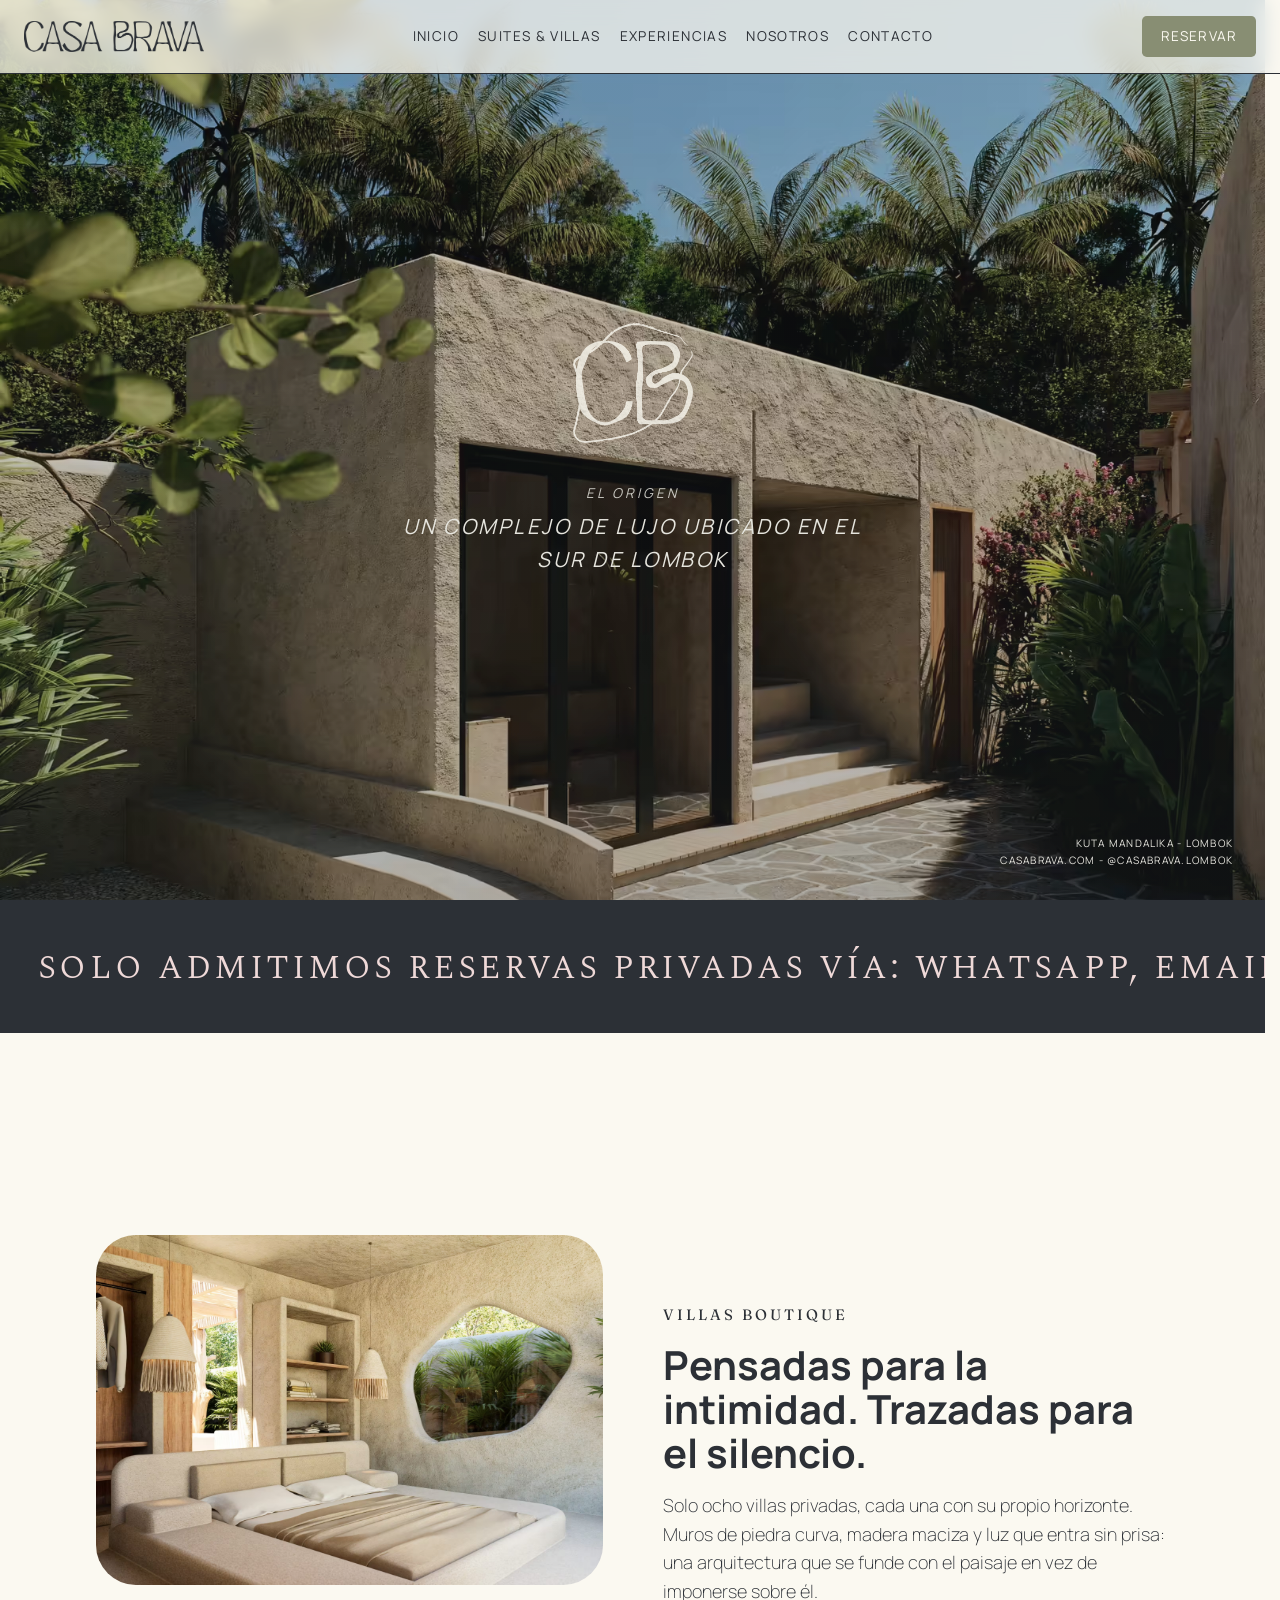
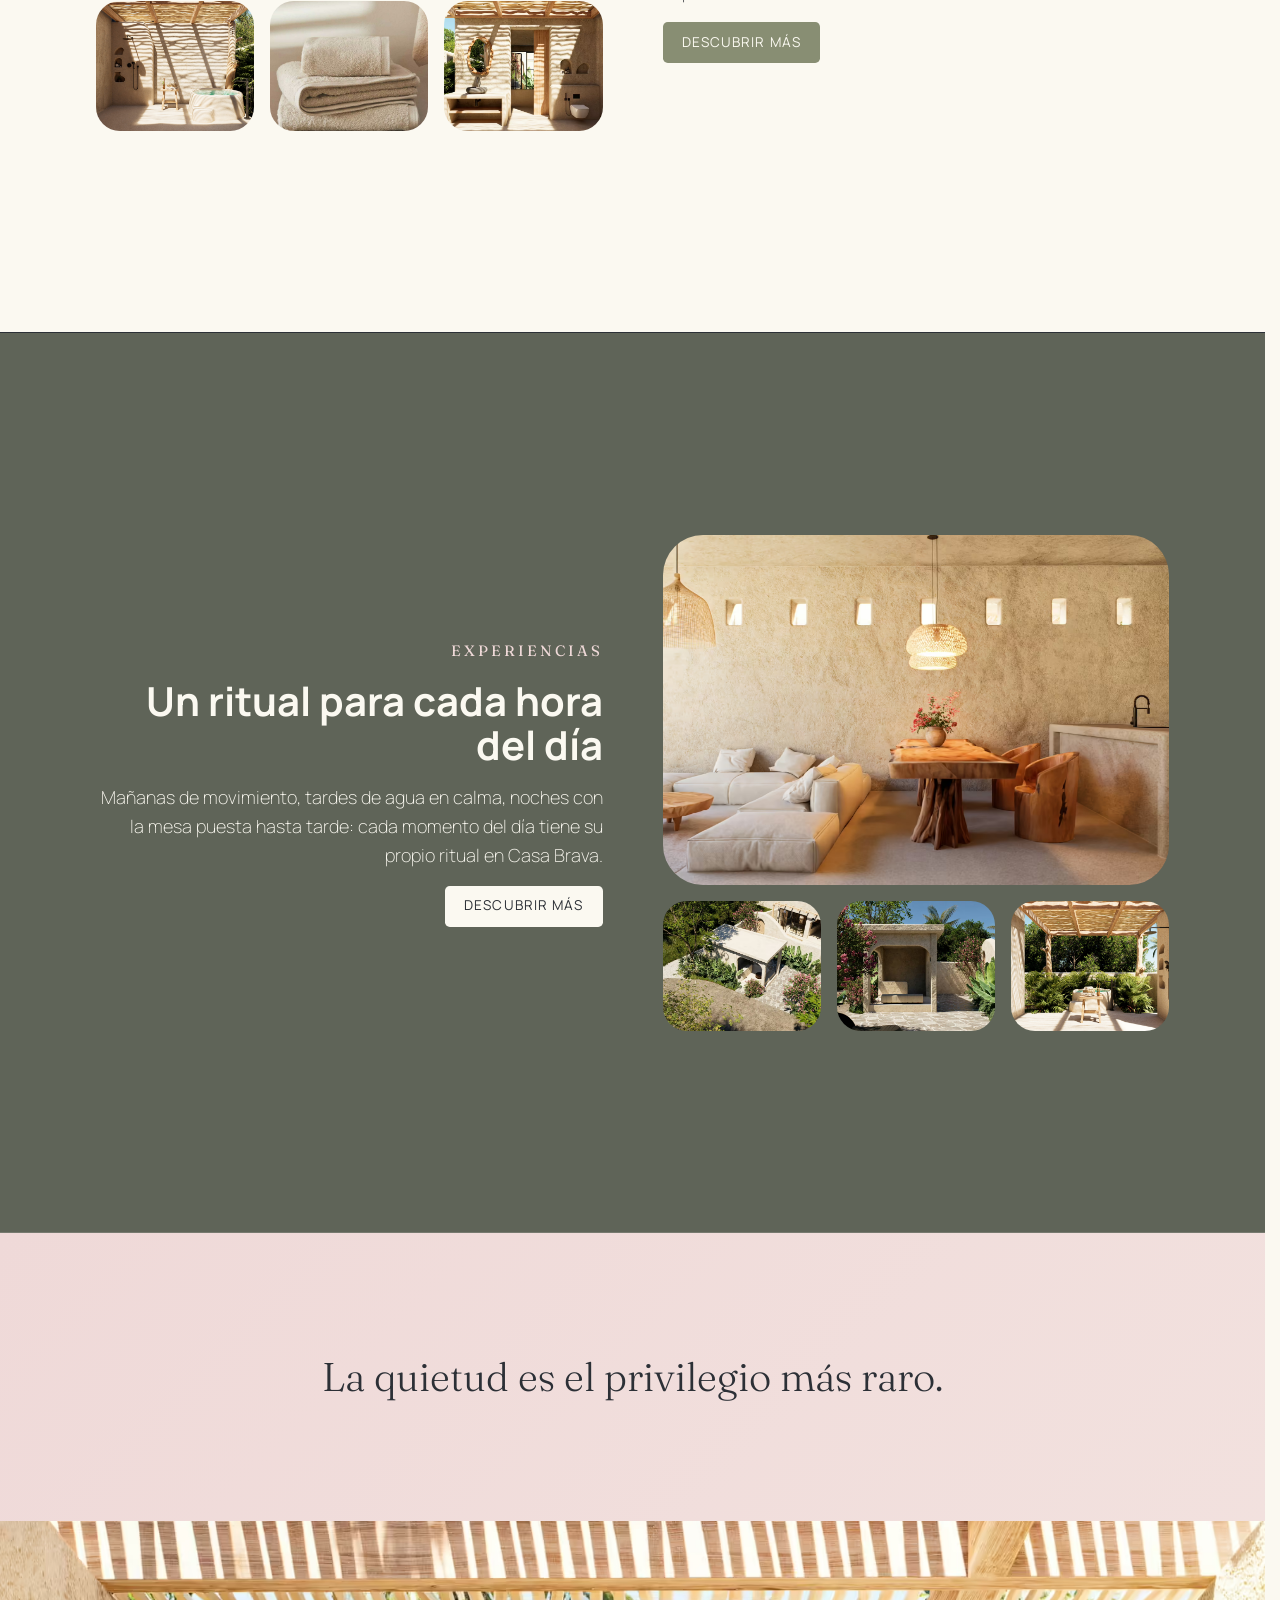
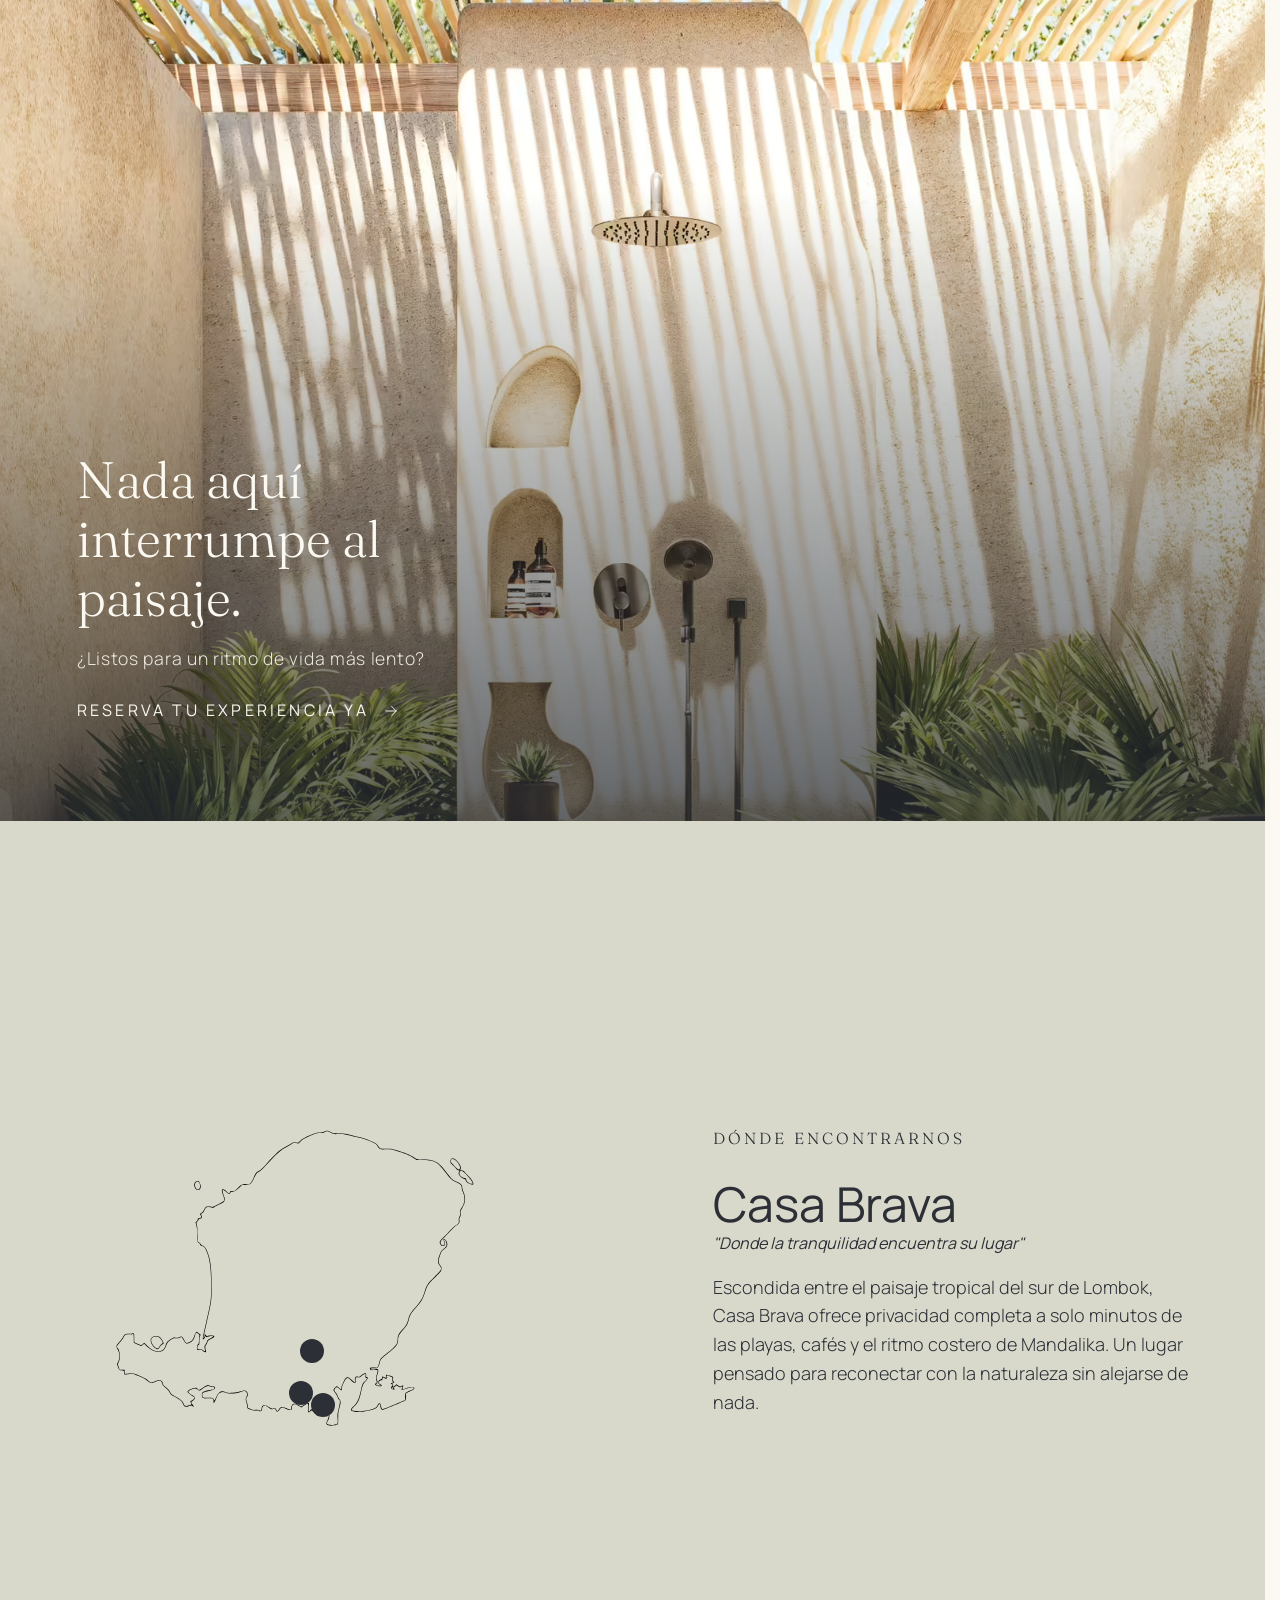
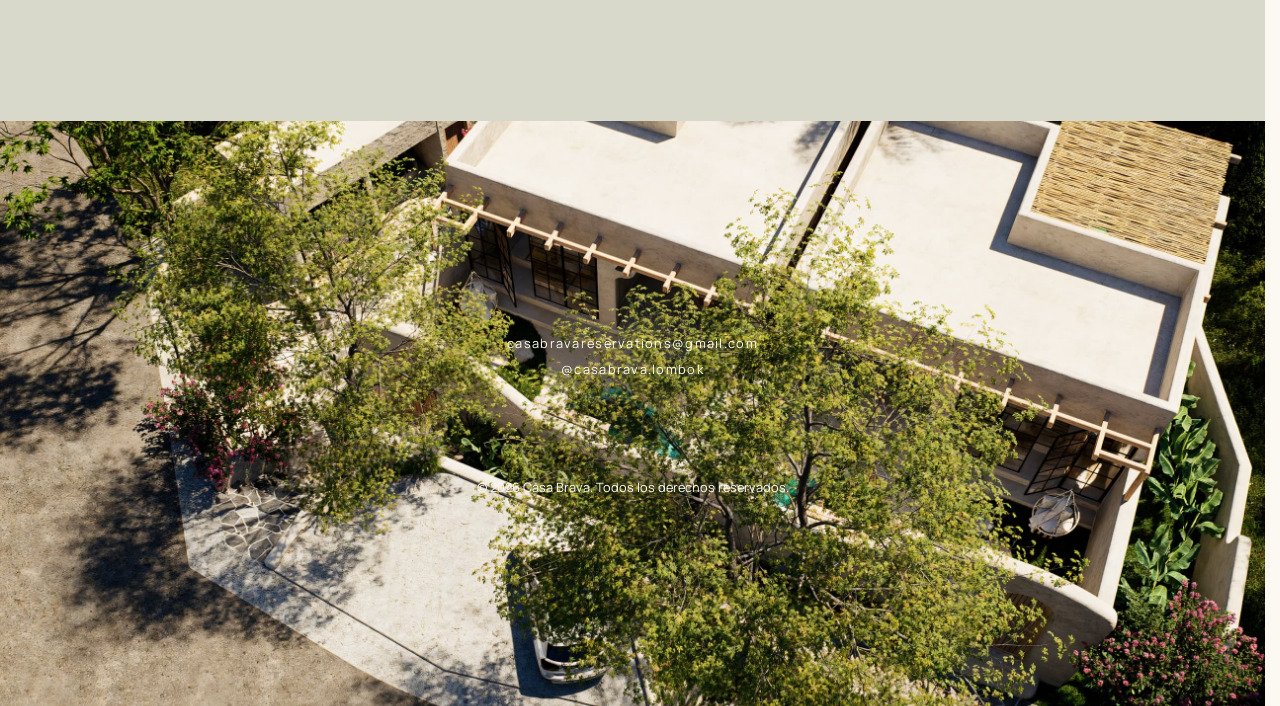
==== index.html @ 8124276b "Initial commit" ====
<!--
========================================================
Proyecto: Casa Brava
Autora: Marta Alarcón Rodríguez
Este proyecto ha sido desarrollado por la autora.
Durante el desarrollo se han utilizado herramientas
de Inteligencia Artificial (ChatGPT y Claude) como
apoyo para:
- revisión de código
- propuestas de diseño
- optimización de HTML, CSS y JavaScript
- copywriting
- detección de errores
- documentación
Todas las propuestas fueron revisadas, adaptadas
e integradas manualmente. Ver detalle completo en
la Memoria del proyecto, apartado "Uso de Inteligencia
Artificial".
========================================================
-->
<!DOCTYPE html>
<html lang="es">
<head>
    <meta charset="UTF-8">
    <meta name="viewport" content="width=device-width, initial-scale=1.0">
    <meta name="description" content="Casa Brava es un hotel boutique en Kuta Mandalika, Lombok. Villas privadas, suites de lujo y experiencias inmersas en la naturaleza.">
    <meta name="robots" content="index,follow">
    <title>Casa Brava | Boutique Hotel en Kuta Mandalika, Lombok</title>

    <link rel="icon" type="image/svg+xml" href="assets/icons/ISOTYPE/ISOTYPE.svg">

    <link rel="canonical" href="https://hellobymarta.github.io/casa-brava/">
    <meta property="og:type" content="website">
    <meta property="og:title" content="Casa Brava | Boutique Hotel en Kuta Mandalika, Lombok">
    <meta property="og:description" content="Villas privadas, suites de lujo y experiencias inmersas en la naturaleza en Lombok.">
    <meta property="og:image" content="https://hellobymarta.github.io/casa-brava/assets/images/home/CasaBrava-Hero.jpeg">
    <meta property="og:url" content="https://hellobymarta.github.io/casa-brava/">

    <!-- Preconnect único para las tres familias tipográficas -->
    <link rel="preconnect" href="https://fonts.googleapis.com">
    <link rel="preconnect" href="https://fonts.gstatic.com" crossorigin>
    <!-- Spectral (peso 300) se usa exclusivamente en .Marquee-span (ver home.css);
         el resto del sitio usa Fraunces/Manrope -->
    <link href="https://fonts.googleapis.com/css2?family=Manrope:wght@200..800&family=Fraunces:opsz,wght@9..144,300..500&family=Spectral:wght@300&display=swap" rel="stylesheet">

    <!-- CSS: base compartida + estilos de Home -->
    <link rel="stylesheet" href="css/base.css">
    <link rel="stylesheet" href="css/home.css">

    <script src="js/main.js" defer></script>
    <script src="js/home.js" defer></script>
</head>

<body>
    <!-- Optimización SVG con Symbol -->
    <svg class="u-hidden" aria-hidden="true">
        <symbol id="icon-hamburger" viewBox="0 0 24 24" fill="none" stroke="currentColor" stroke-width="1" stroke-linecap="round" stroke-linejoin="round">
            <path d="M13 8c0-2.76-2.46-5-5.5-5S2 5.24 2 8h2l1-1 1 1h4"/>
            <path d="M13 7.14A5.82 5.82 0 0 1 16.5 6c3.04 0 5.5 2.24 5.5 5h-3l-1-1-1 1h-3"/>
            <path d="M5.89 9.71c-2.15 2.15-2.3 5.47-.35 7.43l4.24-4.25.7-.7.71-.71 2.12-2.12c-1.95-1.96-5.27-1.8-7.42.35"/>
            <path d="M11 15.5c.5 2.5-.17 4.5-1 6.5h4c2-5.5-.5-12-1-14"/>
        </symbol>
        <!-- Icono de flecha compartido con contact.html -->
        <symbol id="icon-arrow" viewBox="0 0 24 24" fill="none" stroke="currentColor" stroke-width="1.2" stroke-linecap="round" stroke-linejoin="round">
            <path d="M5 12h14"/>
            <path d="M13 6l6 6-6 6"/>
        </symbol>
    </svg>

    <!-- Overlay menú móvil -->
    <div class="MenuOverlay" aria-hidden="true"></div>

    <header class="Header">

        <a href="index.html" class="Header-logoLink" aria-label="Ir al inicio" title="Casa Brava - Inicio">
            <img class="Header-logoImg" src="assets/icons/LOGO/LOGO-BLACK/LOGO-H1_BLACK.png" alt="Casa Brava Boutique Hotel logo" width="180" height="60">
        </a>

        <nav class="Header-nav" id="Main-menu" aria-label="Navegación principal">
            <ul class="Header-ul">
                <li class="Header-li"><a href="index.html" class="Header-a" title="Inicio" aria-current="page">Inicio</a></li>
                <li class="Header-li"><a href="html/villas-suites.html" class="Header-a" title="Suites y villas">Suites &amp; Villas</a></li>
                <li class="Header-li"><a href="html/experiences.html" class="Header-a" title="Experiencias">Experiencias</a></li>
                <li class="Header-li"><a href="html/about.html" class="Header-a" title="Sobre Casa Brava">Nosotros</a></li>
                <li class="Header-li"><a href="html/contact.html" class="Header-a" title="Contacto">Contacto</a></li>
            </ul>
        </nav>

        <button class="Header-hamburger" aria-label="Abrir menú de navegación" aria-controls="Main-menu" aria-expanded="false" title="Menú">
            <svg class="Header-icon" width="24" height="24">
                <use href="#icon-hamburger"></use>
            </svg>
        </button>

        <div class="Header-booking">
            <a href="html/villas-suites.html" class="Button-book" title="Reservar">Reservar</a>
        </div>
    </header>

    <main class="Main">
        <!-- HERO -->
        <section class="Hero" id="hero" aria-labelledby="hero-title">
            <img src="assets/icons/ISOTYPE/ISOTYPE_WHITE.png" alt="" class="Hero-isoImg" width="120" height="120" aria-hidden="true">

            <picture>
                <source srcset="assets/images/home/CasaBrava-Hero.avif" type="image/avif">
                <source srcset="assets/images/home/CasaBrava-Hero.webp" type="image/webp">
                <img src="assets/images/home/CasaBrava-Hero.jpeg" alt="Fachada de Casa Brava con arquitectura contemporánea entre palmeras" class="Hero-img" width="1600" height="1200" fetchpriority="high">
            </picture>
            <!-- h1 visualmente oculto: mantiene un único h1 semántico para SEO/accesibilidad sin duplicar el titular visual -->
            <h1 class="u-srOnly" id="hero-title">Casa Brava Boutique Hotel</h1>

            <div class="Hero-subcontent">
                <p class="Hero-p">El origen</p>
                <p class="Hero-p">Un complejo de lujo ubicado en el sur de Lombok</p>
            </div>
            <div class="Hero-content">
                <p class="Hero-p Anexo">Kuta Mandalika - Lombok</p>
                <p class="Hero-p Anexo">Casabrava.com - @casabrava.lombok</p>
            </div>

        </section>

        <!-- MARQUEE: banda decorativa/ambiental, marcada aria-hidden porque el mensaje
             ya está disponible en el formulario de contacto (contact.html). La animación
             se pausa al :hover en el CSS siguiendo el espíritu de WCAG 2.2.2 (el contenido
             en movimiento continuo debe poder detenerse). -->
        <section class="Marquee" aria-hidden="true">
            <div class="Marquee-row">
                <div class="Marquee-wrapper">
                    <span class="Marquee-span">solo admitimos reservas privadas vía: whatsapp, email o por teléfono</span>
                    <span class="Marquee-span">solo admitimos reservas privadas vía: whatsapp, email o por teléfono</span>
                </div>
                <div class="Marquee-wrapper">
                    <span class="Marquee-span">solo admitimos reservas privadas vía: whatsapp, email o por teléfono</span>
                    <span class="Marquee-span">solo admitimos reservas privadas vía: whatsapp, email o por teléfono</span>
                </div>
                <div class="Marquee-wrapper">
                    <span class="Marquee-span">solo admitimos reservas privadas vía: whatsapp, email o por teléfono</span>
                    <span class="Marquee-span">solo admitimos reservas privadas vía: whatsapp, email o por teléfono</span>
                </div>
            </div>
        </section>

        <!-- Feature Villas -->
        <section class="Feature Feature--villas">
            <div class="Feature-media">

                <button class="Feature-previewButton" data-image="assets/images/shared/carousel/CASABRAVA01.jpg" data-title="Villa privada" aria-label="Ver imagen de la villa">
                    <picture>
                        <source srcset="assets/images/shared/CASABRAVA01.avif" type="image/avif">
                        <source srcset="assets/images/shared/CASABRAVA01.webp" type="image/webp">
                        <img src="assets/images/shared/carousel/CASABRAVA01.jpg" alt="Dormitorio con ventana orgánica abierta al jardín tropical de Casa Brava" class="Feature-image" loading="lazy" width="800" height="350">
                    </picture>
                </button>

                <div class="Feature-boxes">
                    <button class="Feature-previewButton" data-image="assets/images/shared/carousel/CASABRAVA20.jpg" data-title="Piscina privada" aria-label="Ver imagen de la piscina privada">
                        <img src="assets/images/shared/carousel/CASABRAVA20.jpg" alt="Piscina privada" loading="lazy" width="300" height="130" class="Feature-thumb">
                    </button>
                    <button class="Feature-previewButton" data-image="assets/images/home/CasaBrava-BrandTowels.jpg" data-title="Ropa de cama y toallas" aria-label="Ver imagen de la ropa de cama y toallas">
                        <img src="assets/images/home/CasaBrava-BrandTowels.jpg" alt="Ropa de cama y toallas" loading="lazy" width="300" height="130" class="Feature-thumb">
                    </button>
                    <button class="Feature-previewButton" data-image="assets/images/shared/carousel/CASABRAVA21.jpg" data-title="Baño y aseo" aria-label="Ver imagen del baño y aseo">
                        <picture>
                            <source srcset="assets/images/shared/CASABRAVA21.avif" type="image/avif">
                            <source srcset="assets/images/shared/CASABRAVA21.webp" type="image/webp">
                            <img src="assets/images/shared/carousel/CASABRAVA21.jpg" alt="Baño y aseo" loading="lazy" width="300" height="130" class="Feature-thumb">
                        </picture>
                    </button>
                </div>
            </div>

            <div class="Feature-content">
                <span class="Feature-subtitle">Villas boutique</span>
                <h2 class="Feature-title">Pensadas para la intimidad. Trazadas para el silencio.</h2>
                <p class="Feature-text">Solo ocho villas privadas, cada una con su propio horizonte. Muros de piedra curva, madera maciza y luz que entra sin prisa: una arquitectura que se funde con el paisaje en vez de imponerse sobre él.</p>
                <a href="html/villas-suites.html" class="Feature-button">Descubrir más</a>
            </div>
        </section>

        <!-- Feature Experiences -->
        <section class="Feature Feature--reverse">
            <div class="Feature-media">
                <button class="Feature-previewButton" data-image="assets/images/shared/carousel/CASABRAVA18.jpg" data-title="Experiencia de bienestar" aria-label="Ver imagen de la experiencia de bienestar">
                    <picture>
                        <source srcset="assets/images/shared/CASABRAVA18.avif" type="image/avif">
                        <source srcset="assets/images/shared/CASABRAVA18.webp" type="image/webp">
                        <img src="assets/images/shared/carousel/CASABRAVA18.jpg" alt="Salón con sofá bajo, mesa de centro y luz cálida de lámparas de fibra natural" class="Feature-image" loading="lazy" width="800" height="350">
                    </picture>
                </button>

                <div class="Feature-boxes">
                    <button class="Feature-previewButton" data-image="assets/images/shared/carousel/CASABRAVA13.jpg" data-title="Terraza de Yoga" aria-label="Ver imagen de la terraza de yoga">
                        <picture>
                            <source srcset="assets/images/shared/CASABRAVA13.avif" type="image/avif">
                            <source srcset="assets/images/shared/CASABRAVA13.webp" type="image/webp">
                            <img src="assets/images/shared/carousel/CASABRAVA13.jpg" alt="Terraza de yoga" loading="lazy" width="300" height="130" class="Feature-thumb">
                        </picture>
                    </button>
                    <button class="Feature-previewButton" data-image="assets/images/shared/carousel/CASABRAVA14.jpg" data-title="Agua fría" aria-label="Ver imagen de la bañera de agua fría">
                        <picture>
                            <source srcset="assets/images/shared/CASABRAVA14.avif" type="image/avif">
                            <source srcset="assets/images/shared/CASABRAVA14.webp" type="image/webp">
                            <img src="assets/images/shared/carousel/CASABRAVA14.jpg" alt="Bañera de agua fría bajo la pérgola de bambú" loading="lazy" width="300" height="130" class="Feature-thumb">
                        </picture>
                    </button>
                    <button class="Feature-previewButton" data-image="assets/images/shared/carousel/CASABRAVA25.jpg" data-title="Jacuzzi" aria-label="Ver imagen del jacuzzi">
                        <img src="assets/images/shared/carousel/CASABRAVA25.jpg" alt="Jacuzzi de piedra bajo una pérgola natural en Casa Brava" loading="lazy" width="300" height="130" class="Feature-thumb">
                    </button>
                </div>
            </div>

            <div class="Feature-content Content--reverse">
                <span class="Feature-subtitle">Experiencias</span>
                <h2 class="Feature-title">Un ritual para cada hora del día</h2>
                <p class="Feature-text">Mañanas de movimiento, tardes de agua en calma, noches con la mesa puesta hasta tarde: cada momento del día tiene su propio ritual en Casa Brava.</p>
                <a href="html/experiences.html" class="Feature-button">Descubrir más</a>
            </div>

        </section>

        <!-- INTERLUDIO: pausa editorial sin fotografía entre Experiences y Closing.
             El texto es contenido real (no decorativo), por lo que la sección es
             perceptible por lectores de pantalla. -->
        <section class="Interlude">
            <p class="Interlude-quote">La quietud es el privilegio más raro.</p>
        </section>

        <!-- PREVIEW: lightbox modal de las miniaturas Feature, controlado por js/home.js -->
        <div class="Preview" aria-hidden="true">
            <div class="Preview-backdrop"></div>
            <figure class="Preview-dialog" role="dialog" aria-modal="true" aria-label="Vista ampliada de la imagen">
                <button type="button" class="Preview-close" aria-label="Cerrar vista ampliada">&times;</button>
                <img alt="" class="Preview-image">
                <figcaption class="Preview-caption"></figcaption>
            </figure>
        </div>

        <!-- CLOSING: cierre fotográfico a pantalla completa antes del CTA final -->
        <section class="Closing">
            <picture>
                <source srcset="assets/images/shared/CASABRAVA24.avif" type="image/avif">
                <source srcset="assets/images/shared/CASABRAVA24.webp" type="image/webp">
                <img src="assets/images/shared/carousel/CASABRAVA24.jpg" alt="Ducha exterior de piedra entre plantas tropicales en Casa Brava" class="Closing-img" width="1600" height="2133" loading="lazy">
            </picture>
            <div class="Closing-content">
                <p class="Container-p">Nada aquí interrumpe al paisaje.</p>
                <p class="Cta-p">¿Listos para un ritmo de vida más lento?</p>
                <a href="html/contact.html" class="Cta-button">
                    <span>Reserva tu experiencia ya</span>
                    <svg class="Cta-buttonIcon" width="18" height="18" aria-hidden="true"><use href="#icon-arrow"></use></svg>
                </a>
            </div>
        </section>

        <!-- LOCATION -->
        <section class="Location">
            <div class="Location-map">
                <div class="Location-mapWrapper">
                      <img class="Location-mapSvg" src="assets/images/home/mapa-isla.svg" alt="Mapa de Mandalika con ubicaciones" loading="lazy" width="1163" height="789">

                        <div class="Location-hotspots">

                            <button class="Location-hotspot isActive" data-location="casa-brava" aria-label="Casa Brava">
                                <span class="Location-hotspotPulse"></span>
                                <span class="Location-hotspotCenter"></span>
                            </button>

                            <button class="Location-hotspot" data-location="playas" aria-label="Playas">
                                <span class="Location-hotspotPulse"></span>
                                <span class="Location-hotspotCenter"></span>
                            </button>

                            <button class="Location-hotspot" data-location="kuta" aria-label="Centro de Kuta">
                                <span class="Location-hotspotPulse"></span>
                                <span class="Location-hotspotCenter"></span>
                            </button>

                        </div>

                        <!-- Tarjeta flotante con la información del punto activo en el mapa -->
                        <aside class="Location-preview">
                            <figure class="Location-previewFigure">
                                <img class="Location-previewImg" src="assets/images/home/casa-brava.jpg" alt="Casa Brava" width="1179" height="1418" loading="lazy">
                            </figure>
                            <div class="Location-previewBody">
                                <span class="Location-previewLabel">Casa Brava</span>
                            </div>
                        </aside>
                </div>
            </div>

            <div class="Location-content">
                <span class="Location-subtitulo">Dónde encontrarnos</span>

                <div id="info-casa-brava" class="Location-panel isActive">
                    <h2 class="Location-title">Casa Brava</h2>
                    <p class="Location-quote">"Donde la tranquilidad encuentra su lugar"</p>
                    <p class="Location-description">Escondida entre el paisaje tropical del sur de Lombok, Casa Brava ofrece privacidad completa a solo minutos de las playas, cafés y el ritmo costero de Mandalika. Un lugar pensado para reconectar con la naturaleza sin alejarse de nada.</p>
                </div>

                <div id="info-playas" class="Location-panel">
                    <h2 class="Location-title">Playas y surf</h2>
                    <p class="Location-quote">"Aguas turquesas, horizontes sin fin"</p>
                    <p class="Location-description">A un paso de Casa Brava: la arena blanca de Tanjung Aan, el ambiente relajado de Kuta Beach y las olas de nivel mundial de Gerupuk — cada tramo de costa muestra una cara distinta de Lombok.</p>
                </div>

                <div id="info-kuta" class="Location-panel">
                    <h2 class="Location-title">Centro de Kuta</h2>
                    <p class="Location-quote">"El corazón vivo de la isla"</p>
                    <p class="Location-description">A pocos minutos, Kuta invita a explorar su cultura de café, boutiques cuidadosamente seleccionadas y una escena gastronómica que mezcla sabores locales e internacionales.</p>
                </div>
            </div>
        </section>

    </main>

    <!-- FOOTER: fotografía panorámica de cierre, distinta en cada página del sitio -->
    <footer class="Footer">
        <img src="assets/images/shared/carousel/CASABRAVA02.jpg" alt="Vista aérea de Casa Brava entre la vegetación de Lombok" class="Footer-img" width="2560" height="1920" loading="lazy">
        <div class="Footer-wrapper">
            <div class="Footer-primary">
                <ul class="Footer-ul">
                    <li><a href="mailto:casabravareservations@gmail.com" class="Footer-link">casabravareservations@gmail.com</a></li>
                    <li><a href="https://www.instagram.com/casabrava.lombok/" class="Footer-link" target="_blank" rel="noopener noreferrer">@casabrava.lombok</a></li>
                </ul>
            </div>
            <div class="Footer-secondary">
                <p class="Footer-copy">&copy; 2026 Casa Brava. Todos los derechos reservados.</p>
            </div>
        </div>
    </footer>

</body>

</html>
---- css/base.css ----
/* ========================================================
   Proyecto Casa Brava
   Este archivo ha sido desarrollado por la autora
   (Marta Alarcón Rodríguez).
   Se ha utilizado Inteligencia Artificial (ChatGPT y Claude)
   como apoyo para:
   - organización del CSS
   - optimización del código
   - revisión responsive
   - mejoras de accesibilidad
   - propuestas de refactorización
   Todas las decisiones finales y modificaciones fueron
   revisadas e implementadas manualmente. Ver detalle completo
   en la Memoria del proyecto, apartado "Uso de Inteligencia
   Artificial".
======================================================== */

/* ==========================================================
   BASE
   Tokens compartidos, reset, utilidades y componentes comunes
   (Header, Footer, botón de reserva, menú móvil).
   Se carga en TODAS las páginas, antes del CSS específico.
========================================================== */

:root {
  /* Paleta cromática oficial (Brand Guideline Casa Brava, sección 02) */
  --color-text: #2c3036; /* Marino oscuro — texto principal */
  --color-bg: #fbf9f1; /* Blanco roto — fondo */
  --color-lg: #efd9d8; /* Rosa — fondo secundario (marquee) */
  --color-brand: #888e73; /* Verde — color de marca, CTAs primarios */
  --color-accent: #2c3036; /* Acento oscuro (mismo marino): hover, enlaces, detalles */

  /* Sunmora (tipografía de marca) requiere licencia webfont de pago:
     https://www.myfonts.com/es/collections/the-sunmora-font-ardyanatypes
     Mientras no se compre esa licencia, usamos Fraunces (Google Fonts,
     gratuita) como sustituta visual: serif con contraste de trazo y
     carácter orgánico, en la misma familia de sensación que Sunmora.
     Spectral se reserva como variante puntual solo para la Marquee de
     Home (.Marquee-span, ver home.css); el resto del sitio usa Fraunces. */
  --font-title: "Fraunces", serif;
  --font-main: "Manrope", sans-serif;

  /* Escala de duraciones: token por cada valor usado en transition/animation
     de todo el proyecto. Al tokenizar TODAS las duraciones (nunca un valor
     suelto en la regla), prefers-reduced-motion puede anularlas todas a la
     vez reasignando estas variables en :root, sin necesidad de !important
     ni de aumentar la especificidad de ningún selector (ver más abajo). */
  --duration-200: 0.2s;
  --duration-300: 0.3s;
  --duration-350: 0.35s;
  --duration-380: 0.38s;
  --duration-400: 0.4s;
  --duration-450: 0.45s;
  --duration-500: 0.5s;
  --duration-600: 0.6s;
  --duration-2800: 2.8s;
  --duration-6000: 6s;
  --duration-16000: 16s;
  --duration-20000: 20s;
  --duration-36000: 36s;

  /* Escala de capas, de menor a mayor: el overlay que oscurece el fondo
     mientras el menú móvil está abierto vive DEBAJO del Header (el propio
     .Header ya crea su contexto de apilamiento al llevar z-index, así que
     todo lo que hay dentro —incluido .Header-nav— queda atrapado en ese
     contexto y nunca puede "escapar" para ganarle a un elemento fuera de
     él solo subiendo su propio z-index). --z-modal queda por encima de
     todo: el lightbox de Preview (Home) debe cubrir incluso el Header. */
  --z-menuOverlay: 10;
  --z-header: 20;
  --z-modal: 30;
}

/* ==========================================================
   RESET
========================================================== */
*, *::before, *::after {
  margin: 0;
  padding: 0;
  box-sizing: border-box;
}

html {
  scroll-behavior: smooth;
  /* Reserva el hueco de la scrollbar aunque no haya scrollbar visible: sin
     esto, bloquear el scroll (position:fixed en body.no-scroll) hace
     desaparecer la barra y el contenido se ensancha ~15-17px, provocando un
     salto horizontal al abrir/cerrar el Lightbox o el menú móvil. */
  scrollbar-gutter: stable;
}

body {
  font-family: var(--font-main);
  background-color: var(--color-bg);
  color: var(--color-text);
  line-height: 1.6;
  overflow-x: hidden;
  -webkit-font-smoothing: antialiased;
}

img, iframe, picture {
  max-width: 100%;
  display: block;
}

a {
  color: inherit;
  text-decoration: none;
}

ul {
  list-style: none;
}

button {
  font-family: inherit;
  background: none;
  border: none;
  cursor: pointer;
}

/* ==========================================================
   UTILIDADES
========================================================== */

/* Oculta visualmente pero mantiene el contenido accesible para lectores de pantalla */
.u-srOnly {
  position: absolute;
  width: 1px;
  height: 1px;
  padding: 0;
  margin: -1px;
  overflow: hidden;
  clip: rect(0, 0, 0, 0);
  white-space: nowrap;
  border: 0;
}

/* Oculta por completo (usada en el sprite de símbolos SVG de cada página) */
.u-hidden {
  display: none;
}

/* Bloquea el scroll del body cuando el menú móvil está abierto */
body.no-scroll {
  overflow: hidden;
  position: fixed;
  width: 100%;
}

/* Foco visible accesible en toda la web (WCAG 2.2 AA, 2.4.11) */
a:focus-visible,
button:focus-visible {
  outline: 2px solid var(--color-accent);
  outline-offset: 2px;
}

/* ==========================================================
   HEADER (compartido en todas las páginas)
========================================================== */
.Header {
  position: fixed;
  top: 0;
  left: 0;
  width: 100%;
  z-index: var(--z-header);

  display: flex;
  justify-content: space-between;
  align-items: center;

  padding: 1rem 1.5rem;

  background: rgba(251, 249, 241, 0.75);
  backdrop-filter: blur(10px);
  -webkit-backdrop-filter: blur(10px);
  border-bottom: .9px solid var(--color-accent);
}

.Header-logoLink {
  width: 11.25rem;
  display: block;
}

.Header-logoImg {
  width: 100%;
  height: auto;
}

.Header-nav,
.Header-ul {
  display: flex;
  align-items: center;
  gap: 1.2rem;
}

.Header-li {
  display: flex;
  align-items: center;
}

.Header-a {
  font-size: 0.85rem;
  letter-spacing: 0.1em;
  text-transform: uppercase;
  position: relative;
  padding: 0.4rem 0;
  transition: color var(--duration-300) ease;
}

.Header-a:hover,
.Header-a:focus-visible {
  color: var(--color-accent);
}

.Header-a::after {
  content: "";
  position: absolute;
  left: 0;
  bottom: -0.125rem;
  width: 0;
  height: 1px;
  background: var(--color-accent);
  transition: width var(--duration-380) cubic-bezier(0.25, 1, 0.5, 1);
}

.Header-a:hover::after {
  width: 100%;
}

.Header-hamburger {
  display: none; /* visible solo en breakpoint móvil, ver media query abajo */
  align-items: center;
  justify-content: center;
  /* Padding alrededor del icono para alcanzar el área táctil mínima de 44x44px (WCAG 2.2, 2.5.8) */
  padding: 0.625rem;
  z-index: 11;
}

.Header-icon {
  width: 1.5rem;
  height: 1.5rem;
  color: var(--color-accent);
}

/* Botón de reserva (mismo componente, un único nombre de clase en todo el sitio) */
.Button-book {
  display: inline-block;
  background-color: var(--color-brand);
  color: var(--color-bg);

  padding: 0.6rem 1.2rem;
  font-size: 0.85em;
  text-transform: uppercase;
  letter-spacing: 0.08em;
  border-radius: 0.3rem;
  transition: background-color var(--duration-300) ease, transform var(--duration-300) ease;
}

.Button-book:hover,
.Button-book:focus-visible {
  background-color: var(--color-accent);
  transform: translateY(-1px);
}

/* ==========================================================
   MENÚ MÓVIL (overlay + panel deslizante)
   .Header crea su propio contexto de apilamiento (tiene z-index), así que
   .Header-nav queda atrapado dentro de él: su z-index solo compite contra
   sus hermanos locales (.Header-hamburger), nunca directamente contra
   .MenuOverlay, que vive fuera de .Header. Por eso --z-header debe ser
   mayor que --z-menuOverlay: así todo el bloque .Header —panel incluido—
   gana siempre al overlay sin depender del z-index interno de .Header-nav.
========================================================== */
.MenuOverlay {
  position: fixed;
  inset: 0;
  background: rgba(44, 48, 54, 0.6);
  backdrop-filter: blur(6px);

  opacity: 0;
  pointer-events: none;

  transition: opacity var(--duration-300) ease;
  z-index: var(--z-menuOverlay);
}

.MenuOverlay.is-active {
  opacity: 1;
  pointer-events: auto;
}

@media (max-width: 992px) {
  /* Logo, padding y botón de reserva más compactos: con los tres
     elementos (logo + hamburguesa + Reservar) en una sola fila,
     los valores de escritorio no caben en un viewport móvil y el
     header queda apretado. */
  .Header {
    padding: 0.75rem 1.25rem;
    gap: 0.75rem;
  }

  .Header-logoLink {
    width: 8.5rem;
    flex-shrink: 0;
  }

  .Header-hamburger {
    display: flex;
  }

  .Header-nav {
    position: fixed;
    top: 0;
    right: 0;

    width: 80%;
    height: 100vh;

    transform: translateX(100%);
    transition: transform var(--duration-400) ease;

    background: var(--color-bg);
    flex-direction: column;
    justify-content: center;
    padding: 2rem;
    /* Local: solo necesita superar a .Header-hamburger (11) dentro del
       contexto de apilamiento de .Header, no al overlay global. */
    z-index: 12;
  }

  .Header-nav.is-open {
    transform: translateX(0);
  }

  .Header-ul {
    flex-direction: column;
  }

  .Button-book {
    padding: 0.5rem 0.8rem;
    font-size: 0.75rem;
  }
}

@media (max-width: 400px) {
  /* Móviles pequeños (iPhone SE y similares): un último ajuste para
     que logo + hamburguesa + Reservar sigan sin tocarse. */
  .Header {
    padding: 0.65rem 1rem;
  }

  .Header-logoLink {
    width: 7rem;
  }

  .Header-hamburger {
    padding: 0.5rem;
  }

  .Button-book {
    padding: 0.45rem 0.7rem;
    font-size: 0.7rem;
  }
}

/* ==========================================================
   FOOTER (compartido en todas las páginas)
========================================================== */
.Footer {
  position: relative;
  min-height: 65vh;

  display: flex;
  flex-direction: column;
  align-items: center;
  justify-content: center;

  overflow: hidden;
}

.Footer-img {
  position: absolute;
  inset: 0;
  width: 100%;
  height: 100%;
  object-fit: cover;
}

/* Cada página cierra con una fotografía real y propia (ver comentario en
   cada HTML): el degradado garantiza contraste WCAG AA para el texto claro
   sobre cualquier foto, sin depender de que la imagen sea oscura de por sí. */
.Footer::before {
  content: "";
  position: absolute;
  inset: 0;
  /* Stops subidos de 0.2/0.6 a 0.35/0.72: el contenido del Footer va
     centrado verticalmente (.Footer-wrapper, justify-content:center), no
     anclado abajo, así que el copyright puede caer sobre la franja media
     de la foto — la zona menos oscurecida del degradado anterior. Con
     fotos cálidas/claras ese punto bajaba de 4.5:1. El degradado más denso
     mantiene el contraste mínimo AA en cualquier punto vertical del
     Footer, en las 5 páginas que comparten este componente. */
  background: linear-gradient(rgba(44, 48, 54, 0.35), rgba(44, 48, 54, 0.72));
}

.Footer-wrapper {
  position: relative;
  z-index: 2;
  text-align: center;
  color: var(--color-bg);

  display: flex;
  flex-direction: column;
  gap: 6rem;
}

.Footer-link {
  font-size: .8rem;
  letter-spacing: .1em;
}

.Footer-copy {
  font-size: .8rem;
}

/* ==========================================================
   PREFERENCIAS DE ACCESIBILIDAD DEL SISTEMA
   Sin !important: cada transition/animation del proyecto usa un
   token var(--duration-*) (nunca un valor suelto), así que basta
   con reasignar esos tokens en :root para anular el movimiento en
   cascada. scroll-behavior se resuelve igual: misma especificidad
   que el reset (html, 0-0-1) pero declarada después, por lo que
   gana por orden de cascada sin necesidad de forzar nada.
========================================================== */
@media (prefers-reduced-motion: reduce) {
  :root {
    --duration-200: 0.001ms;
    --duration-300: 0.001ms;
    --duration-350: 0.001ms;
    --duration-380: 0.001ms;
    --duration-400: 0.001ms;
    --duration-450: 0.001ms;
    --duration-500: 0.001ms;
    --duration-600: 0.001ms;
    --duration-2800: 0.001ms;
    --duration-6000: 0.001ms;
    --duration-16000: 0.001ms;
    --duration-20000: 0.001ms;
    --duration-36000: 0.001ms;
  }

  html {
    scroll-behavior: auto;
  }
}
---- css/home.css ----
/* ==========================================================
   HOME — Estilos específicos de index.html
   Los tokens, el reset, el Header, el Footer y el menú móvil
   viven en base.css (se carga antes que este archivo).
========================================================== */

/* ==========================================================
   HERO
========================================================== */

/* flex-direction:column + gap: apila el isotipo (.Hero-isoImg) y el bloque
   de texto (.Hero-subcontent) como una sola unidad centrada, sin offsets
   fijos en rem ni position:absolute. El mismo layout funciona en
   escritorio, tablet y móvil sin necesidad de un @media que lo reescriba. */
.Hero {
  position: relative;
  min-height: 100vh;
  min-height: 100svh;
  display: flex;
  flex-direction: column;
  align-items: center;
  justify-content: center;
  gap: clamp(0.75rem, 2.5vh, 1.25rem);
  overflow: hidden;
}

/* Velo sutil (mismo patrón ya usado en el Hero de villas-suites.html):
   se mantiene aunque el wordmark ya no está, porque sigue siendo necesario
   para que el texto claro de .Hero-p (arriba y abajo del encuadre) se lea
   sobre las zonas más luminosas de cielo y hormigón de la foto. No compite
   con la fotografía: es la propia imagen quien protagoniza el Hero. */
.Hero::before {
  content: "";
  position: absolute;
  inset: 0;
  background: linear-gradient(rgba(44, 48, 54, 0.2), rgba(44, 48, 54, 0.35));
  z-index: 1;
}

.Hero-img, .Closing-img {
  position: absolute;
  inset: 0;
  width: 100%;
  height: 100%;
  object-fit: cover;
}

/* La fuente de Closing es vertical (ducha exterior, 1600x2133): en pantallas
   anchas el recorte de "cover" centrado perdería el cabezal de ducha y las
   hornacinas de piedra, que son el punto focal. Sesga el encuadre hacia
   arriba para conservarlo. */
.Closing-img {
  object-position: center 25%;
}

/* position:relative (no absolute): participa en el flex column de .Hero
   para centrarse junto a .Hero-subcontent como una sola unidad — z-index
   sigue haciendo falta porque .Hero::before (el velo oscuro) es un
   elemento posicionado con z-index:1 que, si no, taparía el isotipo.
   height: auto es obligatorio, no decorativo: el <img> lleva
   width="120" height="120" en el HTML (reserva de espacio nativa) y esos
   atributos actúan como CSS de baja prioridad. Sin height:auto aquí, el
   height="120" del HTML permanecería fijo mientras el width se encoge con
   el clamp, aplastando el logotipo. Mismo patrón aplicado en
   .Location-previewImg más abajo. */
.Hero-isoImg {
  position: relative;
  z-index: 2;
  width: clamp(4.5rem, 14vw, 7.5rem);
  height: auto;
  aspect-ratio: 1 / 1;
  opacity: 0.8;
}

/* position:relative (no absolute + top:calc(50% + 5.5rem)): ese offset
   fijo en rem sumado a un porcentaje de la altura es lo que hacía que el
   bloque se desplazara o se recortara en pantallas más bajas — ver el
   comentario grande en .Hero más arriba. Al ser un hijo normal del flex
   column, se centra solo, en cualquier altura de viewport. */
.Hero-subcontent {
  position: relative;
  z-index: 2;
  display: flex;
  flex-direction: column;
  align-items: center;
  gap: 0.3rem;
  width: 100%;
  max-width: 34rem;
  margin-inline: auto;
  padding-inline: 1.5rem;
  text-align: center;
  font-style: italic;
}

.Hero-p {
  /* Gris neutro derivado de --color-bg oscurecido levemente hacia
     --color-text mediante color-mix: mismo resultado visual sobre la
     foto del Hero sin introducir ningún color fuera de :root. */
  color: color-mix(in srgb, var(--color-bg) 90%, var(--color-text) 10%);
  text-transform: uppercase;
  letter-spacing: 0.12em;
}

/* Jerarquía tipográfica explícita entre la etiqueta ("El origen") y la
   frase principal, cada una con su propio clamp(): da impacto real en
   escritorio sin desbordar en móvil, escalando con el viewport en vez de
   depender de un tamaño de fuente fijo. */
.Hero-subcontent .Hero-p {
  font-size: clamp(1rem, 2.4vw, 1.3rem);
}

.Hero-subcontent .Hero-p:first-child {
  font-size: clamp(0.7rem, 1.6vw, 0.85rem);
  letter-spacing: 0.22em;
  opacity: 0.85;
}

/* Ancla siempre en la esquina inferior derecha, en todas las
   resoluciones — a diferencia de .Hero-subcontent, este bloque es breve
   (dos líneas) y no necesita reflow: fijarlo evita que compita por
   espacio con el bloque central. Ver el @media de abajo para el ajuste
   de esquina en móvil. */
.Hero-content {
  position: absolute;
  right: 2rem;
  bottom: 2rem;
  max-width: calc(50% - 2rem);
  text-align: right;
  font-size: .8rem;
  z-index: 2;
}

.Anexo {
  font-size: 0.8em;
}

/* ==========================================================
   MARQUEE
========================================================== */

/* Color: fondo marino (--color-text) + texto rosa (--color-lg), 9.8:1 de
   contraste. El rosa no se repite como fondo aquí porque ya protagoniza
   el Interludio más abajo; como texto, es el mismo hilo de color de
   siempre.
   Tipografía: peso 300, igual que el título de Contact, la cita de
   Closing y la frase del Interludio — mismo idioma editorial en todo el
   sitio. font-variant-caps: small-caps sobre texto en formato título (no
   todo mayúsculas) da un tratamiento de versalita de revista.
   Separador: un punto simple entre frases (no el isotipo, cuyo trazo se
   pierde a 14-18px) marca el ritmo editorial sin assets adicionales.
   Una sola fila con un único mensaje se lee mejor que varias filas
   repitiendo contenido. Las dos .Marquee-wrapper duplicadas dentro de la
   fila son el truco habitual para el loop infinito sin costura. */
.Marquee {
  overflow: hidden;
  background: var(--color-text);
  padding: clamp(1.5rem, 4vh, 2.5rem) 0;
}

@media (max-width: 576px) {
  /* Más fina y con texto más pequeño: en móvil el clamp de escritorio
     ya tocaba su mínimo pero seguía siendo una franja gruesa que dejaba
     leer poca frase por pantalla. */
  .Marquee {
    padding: 0.85rem 0;
  }

  .Marquee-span {
    padding-left: 1.25rem;
    font-size: 1.05rem;
    letter-spacing: 0.05em;
  }

  .Marquee-span::after {
    margin-left: 1.25rem;
  }
}

.Marquee-row {
  display: flex;
  overflow: hidden;
}

.Marquee-wrapper {
  display: flex;
  align-items: center;
  white-space: nowrap;
  animation: marquee var(--duration-36000) linear infinite;
}

/* Pausa al pasar el ratón: el texto es aria-hidden y puramente decorativo
   (no gana foco de teclado a propósito, no hay información que un lector
   de pantalla deba anunciar dos veces), pero para quien navega con ratón
   sigue el espíritu de WCAG 2.2.2 — nada en movimiento continuo sin forma
   de detenerlo. */
.Marquee:hover .Marquee-wrapper {
  animation-play-state: paused;
}

.Marquee-span {
  display: inline-flex;
  align-items: center;
  padding-left: clamp(1.5rem, 3vw, 3rem);
  /* "Spectral", no var(--font-title): única excepción tipográfica del
     sitio. El resto de titulares sigue en Fraunces (var(--font-title),
     ver base.css); aquí se referencia el nombre de familia directamente
     a propósito, para que esta regla no siga al token si cambia. */
  font-family: "Spectral", serif;
  font-weight: 300;
  font-variant-caps: small-caps;
  font-size: clamp(1.4rem, 3vw, 2.5rem);
  letter-spacing: 0.08em;
  color: var(--color-lg);
}

.Marquee-span::after {
  content: "•";
  display: inline-block;
  margin-left: clamp(1.5rem, 3vw, 3rem);
  font-size: 0.5em;
  color: var(--color-lg);
  opacity: 0.55;
}

@keyframes marquee {
  from { transform: translateX(0); }
  to { transform: translateX(-100%); }
}

/* ==========================================================
   FEATURE (villas / experiences)
========================================================== */

/* max-width + margin-inline:auto: mismo límite que ya usa .Location más
   abajo. Sin él, en un monitor ultraancho las dos columnas (foto + texto)
   se estiran de borde a borde con solo el padding lateral de por medio,
   rompiendo la longitud de línea de lectura del texto y descompensando
   la sección frente a Location, que sí está contenida. */
.Feature {
  position: relative;

  display: grid;
  grid-template-columns: repeat(2, minmax(0, 1fr));

  max-width: 1600px;
  margin-inline: auto;
  gap: 3.75rem;
  padding: 8rem 6rem;
  border-bottom: 1px solid var(--color-accent);

  align-items: center;
}

/* Sin override de align-self, .Feature-media hereda el align-items:center
   de .Feature: comparte el mismo centrado vertical que .Feature-content
   en vez de quedar anclada arriba de su columna en pantallas altas. */
.Feature-media {
  position: relative;

  display: flex;
  flex-direction: column;
  gap: 1rem;
  min-width: 0;
}

/* min-height con doble declaración (100vh + 100svh): mismo fix ya usado
   en .AboutHero (about.css) para evitar el salto visual cuando la barra
   de navegador móvil aparece/desaparece durante el scroll — estas cuatro
   secciones son sticky a pantalla completa igual que aquella, así que
   necesitan la misma red de seguridad. 100svh solo sobrescribe en los
   navegadores que lo soportan. */
.Feature--villas, .Feature--reverse, .Closing, .Location {
  position: sticky;
  top: 0px;
  min-height: 100vh;
  min-height: 100svh;
  background-color: var(--color-bg);
}

/* layout reverse */
.Feature--reverse .Feature-media {
  order: 2;
}

.Feature--reverse .Feature-content {
  order: 1;
}

.Feature-media,
.Feature-content {
  flex: 1;
}

.Feature-image {
  width: 100%;
  display: block;
  border-radius: 2.5rem;
}

/* THUMBNAILS */
.Feature-boxes {
  display: grid;
  grid-template-columns: repeat(3,1fr);
  gap: 1rem;
}

.Feature-previewButton {
  display: block;
  padding: 0;

  border: none;
  background-color: transparent;
  cursor: pointer;
}

.Feature-thumb {
  width: 100%;
  display: block;

  aspect-ratio: 16/9;
  object-fit: cover;
  border-radius: 1.5rem;
  transition: transform var(--duration-350) ease;
}

.Feature-previewButton:hover .Feature-thumb,
.Feature-previewButton:focus-visible .Feature-thumb {
  transform: scale(.97);
}

/* CONTENT */
.Feature-content {
  display: flex;
  flex-direction: column;
  gap: 1rem;
}

.Content--reverse {
  display: flex;
  flex-direction: column;
  align-items: flex-end;
  text-align: right;
}

.Feature-title {
  font-size: clamp(2rem, 4vw, 2.5rem);
  line-height: 1.1;
}

.Feature-subtitle {
  text-transform: uppercase;
  letter-spacing: 3px;
  color: var(--color-accent);
  font-family: var(--font-title);
  font-size: 15px;
}

.Feature-text {
  font-weight: 200;
  font-size: 1.125rem;
}

/* Mismo lenguaje visual que .Button-book (base.css): idéntico border-radius,
   mismas unidades de padding/tipografía y mismo gesto de hover (color +
   translateY), para que "Discover More" y "Book now" se lean como el
   mismo sistema de botones, no como dos componentes distintos. */
.Feature-button {
  width: max-content;
  display: inline-block;
  background-color: var(--color-brand);
  color: var(--color-bg);
  text-transform: uppercase;
  font-size: .85em;
  letter-spacing: 0.08em;
  padding: 0.6rem 1.2rem;
  border-radius: 0.3rem;
  transition: background-color var(--duration-300) ease, transform var(--duration-300) ease;
}

.Feature-button:hover,
.Feature-button:focus-visible {
  background-color: var(--color-accent);
  transform: translateY(-1px);
}

/* ==========================================================
   FEATURE — REVERSE (Experiences)
   Verde bosque derivado al 100% de los dos tokens de marca
   (--color-brand + --color-text, sin hex nuevo): más oscuro que el verde
   plano de marca para sostener 5.8:1 de contraste con el texto claro,
   coherente con el contenido del bloque (yoga, jacuzzi, bienestar).
========================================================== */
.Feature--reverse {
  background-color: color-mix(in srgb, var(--color-brand) 55%, var(--color-text) 45%);
  border-bottom-color: rgba(251, 249, 241, 0.15);
}

.Feature--reverse .Feature-title,
.Feature--reverse .Feature-text {
  color: var(--color-bg);
}

.Feature--reverse .Feature-subtitle {
  color: var(--color-lg);
}

/* El botón en verde de marca sobre el nuevo fondo (también verde) casi
   desaparecía por falta de contraste entre ambos; además el texto marino
   sobre verde de marca no llegaba a 4.5:1. Botón claro sobre fondo oscuro
   resuelve las dos cosas y es coherente con el resto del sitio. */
.Feature--reverse .Feature-button {
  background-color: var(--color-bg);
  color: var(--color-text);
}

.Feature--reverse .Feature-button:hover,
.Feature--reverse .Feature-button:focus-visible {
  background-color: var(--color-accent);
  color: var(--color-bg);
}

/* El foco visible global es marino (--color-accent): invisible sobre este
   fondo oscuro y sobre el propio botón en su estado hover/focus. Se ajusta
   solo el color del anillo, no su grosor ni offset. */
.Feature--reverse .Feature-button:focus-visible {
  outline-color: var(--color-bg);
}

/* ==========================================================
   INTERLUDE (pausa editorial entre Features y Closing)
   Bloque de color + frase, sin fotografía: ver comentario en index.html.
   Altura menor que una sección de contenido — se lee como una respiración,
   no como un bloque más. El degradado usa solo --color-lg y una mezcla con
   --color-bg (color-mix, sin hex nuevo) para dar algo de profundidad sin
   recurrir a una imagen de textura.
========================================================== */
.Interlude {
  display: flex;
  align-items: center;
  justify-content: center;
  min-height: 32vh;
  padding: clamp(3rem, 8vh, 5rem) 1.5rem;
  text-align: center;
  background: linear-gradient(135deg, var(--color-lg), color-mix(in srgb, var(--color-lg) 75%, var(--color-bg) 25%));
}

.Interlude-quote {
  max-width: 40rem;
  font-family: var(--font-title);
  font-weight: 300;
  font-size: clamp(1.5rem, 3.2vw, 2.5rem);
  line-height: 1.35;
  color: var(--color-text);
}

/* ==========================================================
   PREVIEW (lightbox modal de las miniaturas Feature)
   Diálogo activado por clic (no por hover): funciona igual en
   ratón, teclado y pantallas táctiles. Ver js/home.js.
   z-index: var(--z-modal) (30, la capa más alta): este lightbox debe
   cubrir toda la página, Header incluido, no solo el contenido — ningún
   otro token de la escala de capas (ver base.css) es suficiente aquí.
========================================================== */

.Preview {
  position: fixed;
  inset: 0;

  display: flex;
  align-items: center;
  justify-content: center;
  padding: 2rem;

  opacity: 0;
  visibility: hidden;
  pointer-events: none;

  transition: opacity var(--duration-300) ease, visibility var(--duration-300) ease;
  z-index: var(--z-modal);
}

.Preview.isActive {
  opacity: 1;
  visibility: visible;
  pointer-events: auto;
}

.Preview-backdrop {
  position: absolute;
  inset: 0;
  background-color: rgba(44, 48, 54, 0.85);
  cursor: pointer;
}

.Preview-dialog {
  position: relative;
  display: flex;
  flex-direction: column;
  align-items: center;

  /* Límite de tamaño: la imagen nunca ocupa más de esto, en ningún viewport */
  max-width: min(90vw, 70rem);
  max-height: 85vh;

  transform: scale(0.96);
  transition: transform var(--duration-300) ease;
}

.Preview.isActive .Preview-dialog {
  transform: scale(1);
}

.Preview-image {
  display: block;
  max-width: 100%;
  max-height: 75vh;
  width: auto;
  height: auto;

  /* "contain" mantiene la proporción y muestra la imagen completa: nunca recorta */
  object-fit: contain;
  border-radius: 1rem;
}

.Preview-close {
  position: absolute;
  top: -3rem;
  right: 0;

  /* Área táctil mínima de 44x44px (WCAG 2.2, 2.5.8) */
  width: 2.75rem;
  height: 2.75rem;
  display: grid;
  place-items: center;

  color: var(--color-bg);
  font-size: 1.75rem;
  line-height: 1;
  border-radius: 50%;
  transition: background-color var(--duration-200) ease;
}

.Preview-close:hover,
.Preview-close:focus-visible {
  background-color: color-mix(in srgb, var(--color-bg) 15%, transparent);
}

.Preview-caption {
  display: block;
  margin-top: 1rem;

  text-align: center;
  color: var(--color-bg);
  letter-spacing: .15em;
  text-transform: uppercase;
}

@media (max-width: 600px) {
  .Preview {
    padding: 1rem;
  }

  .Preview-close {
    top: -2.5rem;
  }
}

/* ==========================================================
   CLOSING
   La fotografía respira entera (nada la tapa); el contenido se ancla
   abajo a la izquierda como el cierre de un editorial de revista, y un
   degradado direccional —mismo patrón que Hero, Villas y Experiences—
   garantiza la lectura del texto sobre la imagen.
========================================================== */

.Closing {
  position: relative;
  display: flex;
  align-items: flex-end;
  overflow: hidden;
}

.Closing::before {
  content: "";
  position: absolute;
  inset: 0;
  background: linear-gradient(to top, rgba(44, 48, 54, 0.75) 0%, rgba(44, 48, 54, 0.3) 45%, rgba(44, 48, 54, 0) 70%);
  z-index: 1;
}

.Closing-content {
  position: relative;
  z-index: 2;
  width: 100%;
  max-width: 38rem;
  padding: clamp(3rem, 10vh, 6rem) clamp(1.5rem, 6vw, 5rem);
  display: flex;
  flex-direction: column;
  align-items: flex-start;
  text-align: left;
}

/* Titular editorial: mismo peso ligero (300) y misma familia que el
   título de Contact, sin copiar su tratamiento (aquí no va recortado ni
   en mayúscula-minúscula mixta): es la segunda vez que el sitio usa este
   recurso tipográfico, ya empieza a leerse como un lenguaje propio. */
.Container-p {
  font-family: var(--font-title);
  font-weight: 300;
  font-style: normal;
  font-size: clamp(2rem, 4vw, 5rem);
  line-height: 1.15;
  color: var(--color-bg);
  margin-top: 0;
  margin-bottom: 1rem;
}

.Cta-p {
  font-size: 1.1rem;
  font-weight: 300;
  letter-spacing: 0.04em;
  color: var(--color-bg);
  opacity: 0.9;
  margin-bottom: 1.1rem;
}

/* CTA como enlace con flecha (mismo lenguaje que el envío de Contact) en
   vez de botón relleno: deja que la fotografía siga siendo protagonista
   hasta el último elemento de la sección. */
.Cta-button {
  display: inline-flex;
  align-items: center;
  gap: 0.85rem;

  background: none;
  color: var(--color-bg);

  padding: 0.5rem 0;
  font-size: 1rem;
  text-transform: uppercase;
  letter-spacing: 0.2em;

  transition: border-color var(--duration-300) ease, color var(--duration-300) ease;
}

.Cta-buttonIcon {
  transition: transform var(--duration-300) ease;
}

.Cta-button:hover,
.Cta-button:focus-visible {
  color: var(--color-lg);
  border-color: var(--color-lg);
}

.Cta-button:hover .Cta-buttonIcon,
.Cta-button:focus-visible .Cta-buttonIcon {
  transform: translateX(4px);
}

/* Mismo motivo que en Feature--reverse: el foco visible global es marino,
   invisible sobre esta fotografía oscurecida. */
.Cta-button:focus-visible {
  outline-color: var(--color-bg);
}

/* ==========================================================
   LOCATION
========================================================== */

/* Verde muy diluido —derivado 100% de --color-brand mezclado con
   --color-bg, sin hex nuevo— conecta con "ubicación, terreno, geografía"
   y con el verde que protagoniza Experiences, dando a esta sección su
   propio estado cromático dentro del ritmo de color de la página.
   Contraste del texto marino existente sobre este fondo: 9.3:1. */
.Location {
  max-width: 1600px;
  margin-inline: auto;
  padding: 5rem 2rem;

  display: grid;
  grid-template-columns: repeat(2, 1fr);
  align-items: center;
  gap: 5rem;

  background-color: color-mix(in srgb, var(--color-brand) 30%, var(--color-bg) 70%);
}

.Location-map {
  width: 100%;
}

.Location-mapWrapper {
  width: 100%;
  max-width: 64rem;
  margin-inline: auto;
  position: relative;
}

.Location-mapSvg {
  width: 100%;
  height: auto;
  display: block;
}

/* Capa invisible por encima del mapa para los puntos interactivos */
.Location-hotspots {
  position: absolute;
  top: 0;
  left: 0;
  width: 100%;
  height: 100%;
}

/* --- Puntos interactivos (Hotspots) --- */
.Location-hotspot {
  position: absolute;
  display: grid;
  place-items: center;

  /* Tamaño táctil mínimo WCAG 2.2 (2.5.8): 44x44px */
  inline-size: 2.75rem;
  aspect-ratio: 1;

  transform: translate(-50%,-50%);

  cursor: pointer;
  background: none;
  border: none;

  transition: transform var(--duration-300);
}

/* Coordenadas en % de los puntos sobre el mapa */
.Location-hotspot[data-location="casa-brava"] { top: 82%; left: 48%; }
.Location-hotspot[data-location="playas"]     { top: 85%; left: 52%; }
.Location-hotspot[data-location="kuta"]       { top: 71%; left: 50%; }

.Location-hotspotPulse,
.Location-hotspotCenter {
  position: absolute;
  top: 50%;
  left: 50%;

  aspect-ratio: 1;
  border-radius: 50%;
  transform: translate(-50%,-50%);
}

.Location-hotspotCenter {
  inline-size: .6rem;
  background: var(--color-accent);
}

.Location-hotspotPulse {
  inline-size: 1.5rem;
  background: var(--color-accent);
  animation: pulse var(--duration-2800) ease infinite;
}

/* Estados Activo, Hover y Foco */
.Location-hotspot:is(:hover, :focus-visible, .isActive) .Location-hotspotCenter {
  background-color: var(--color-text);
}

.Location-hotspot:hover {
  transform: translate(-50%,-50%) scale(1.12);
}

@keyframes pulse {
  0% { transform: translate(-50%,-50%) scale(0.6); opacity: 0.6; }
  50% { transform: translate(-50%,-50%) scale(1.3); opacity: 0; }
  100% { transform: translate(-50%,-50%) scale(0.6); opacity: 0.6; }
}

.Location-preview {
  position: absolute;
  /* Token compartido con el resto de overlays flotantes del sitio (ver
     --z-modal en base.css) en vez de un número suelto: evita que esta
     tarjeta comparta accidentalmente capa de apilamiento con .Header
     (también en 20) si alguna vez llegan a coincidir en pantalla. */
  z-index: var(--z-modal);
  width: 16rem;
  max-width: calc(100vw - 3rem);

  background: var(--color-bg);
  border-radius: 1rem;
  overflow: hidden;

  box-shadow: 0 .8rem 1rem color-mix(in srgb, var(--color-text) 10%, transparent);
  opacity: 0;
  visibility: hidden;
  /* Solo opacity/visibility: left y top los fija el JS de golpe (posición,
     no animación), así que transicionarlos aquí no tendría efecto. */
  transition: opacity var(--duration-450), visibility var(--duration-450);
}

.Location-preview.isActive {
  opacity: 1;
  visibility: visible;
}

/* height: auto es obligatorio aquí, no decorativo: el <img> lleva
   width="1179" height="1418" en el HTML (reserva de espacio nativa,
   evita CLS), y esos atributos actúan como CSS de baja prioridad. El
   aspect-ratio de abajo solo puede recalcular una dimensión que esté en
   auto — sin height:auto aquí quedaría "ocupado" por el atributo HTML y
   se ignoraría, rompiendo el recorte 4/3. */
.Location-previewImg {
  display: block;
  width: 100%;
  height: auto;
  aspect-ratio: 4/3;
  object-fit: cover;
}

.Location-previewBody {
  padding: 1rem;
}

.Location-previewLabel {
  font-size: .85rem;
  letter-spacing: .12em;
  text-transform: uppercase;
  color: var(--color-accent);
}

.Location-content {
  max-width: 30rem;
  display: flex;
  flex-direction: column;
  margin-inline: auto;

  gap: 1.5rem;
}

/* --- Textos (lado derecho) --- */
.Location-subtitulo {
  font-weight: 300;
  font-size: 16px;
  letter-spacing: 3px;
  text-transform: uppercase;
  display: block;
  color: var(--color-accent);
  font-family: var(--font-title);
}

.Location-title {
  font-size: clamp(2rem,4vw,3rem);
  font-weight: normal;
  line-height: 1.15;
}

.Location-quote {
  font-style: italic;
  font-size: 16px;
  color: var(--color-accent);
}

.Location-description {
  font-weight: 300;
  font-size: 1.125rem;
  line-height: 1.6;
  margin-top: 1rem;
}

/* --- Mostrar/ocultar panel activo --- */
.Location-panel {
  display: none;
}

.Location-panel.isActive {
  display: grid;
  animation: fadeIn var(--duration-500) ease forwards;
}

@keyframes fadeIn {
  from { opacity: 0; transform: translateY(10px); }
  to { opacity: 1; transform: translateY(0); }
}

@media (max-width: 768px) {
  .Location {
    grid-template-columns: 1fr;
    gap: 4rem;
    padding: 6rem 1.5rem;
  }
  .Location-mapWrapper {
    max-width: 36rem;
    margin-inline: auto;
  }
  .Location-content {
    max-width: none;
    text-align: center;
  }
  .Location-title {
    font-size: 32px;
  }
}

/* El mapa se estrecha mucho más rápido que la tarjeta flotante de 16rem:
   en un mapWrapper de ese ancho, el hueco a un lado de un hotspot (todos
   cerca del centro horizontal, ver coordenadas arriba) ya no basta para
   colocar la tarjeta sin que cubra el propio punto, igual que ya evita
   .selectLocationHandler en escritorio. Se reduce su ancho para que
   vuelva a caber a un lado sin solaparse. */
@media (max-width: 560px) {
  .Location-preview {
    width: 10.5rem;
  }

  .Location-previewBody {
    padding: 0.65rem;
  }

  .Location-previewLabel {
    font-size: 0.7rem;
  }
}

/* ==========================================================
   RESPONSIVE — Home
========================================================== */
@media (max-width: 992px) {

  .Feature {
    grid-template-columns: 1fr;
  }
}

@media (max-width: 768px) {
  /* .Feature--villas y .Feature--reverse (Experiencias) heredaban el
     padding y el min-height:100vh pensados para el efecto sticky de dos
     columnas en escritorio. Apiladas en una sola columna, ese padding de
     8rem/6rem dejaba casi sin ancho útil la imagen y el texto (ilegibles
     en móvil), y el sticky de pantalla completa ya no tiene la segunda
     columna con la que alternar, así que solo añadía altura vacía. */
  .Feature {
    padding: 3.5rem 1.25rem;
    gap: 2rem;
  }

  .Feature--villas,
  .Feature--reverse {
    position: static;
    min-height: auto;
  }

  .Feature-title {
    font-size: 1.4rem;
  }

  .Feature-subtitle {
    font-size: 13px;
  }

  .Feature-text {
    font-size: 0.9rem;
  }

  .Feature-boxes {
    gap: 0.6rem;
  }
}

/* Hero — solo ajustes de espaciado/tamaño puntuales: la composición base
   (flex column centrado + esquina inferior fija) ya funciona igual en
   cualquier altura de viewport, así que aquí no hace falta cambiar
   ninguna posición, solo afinar el aire en pantallas más estrechas. */
@media (max-width: 600px) {
  .Hero {
    gap: 0.6rem;
  }

  .Hero-content {
    right: 1.25rem;
    bottom: 1.25rem;
    max-width: calc(100% - 2.5rem);
  }
}

/* Closing: en escritorio el bloque queda alineado a la izquierda sobre la
   fotografía; en móvil, con menos ancho disponible, centrado y con un
   punto menos de tamaño se lee mejor como cierre. */
@media (max-width: 600px) {
  .Closing-content {
    align-items: center;
    text-align: center;
    margin-inline: auto;
  }

  .Container-p {
    font-size: clamp(1.6rem, 7vw, 2rem);
  }

  .Cta-p {
    font-size: 0.95rem;
  }

  .Cta-button {
    font-size: 0.85rem;
  }
}
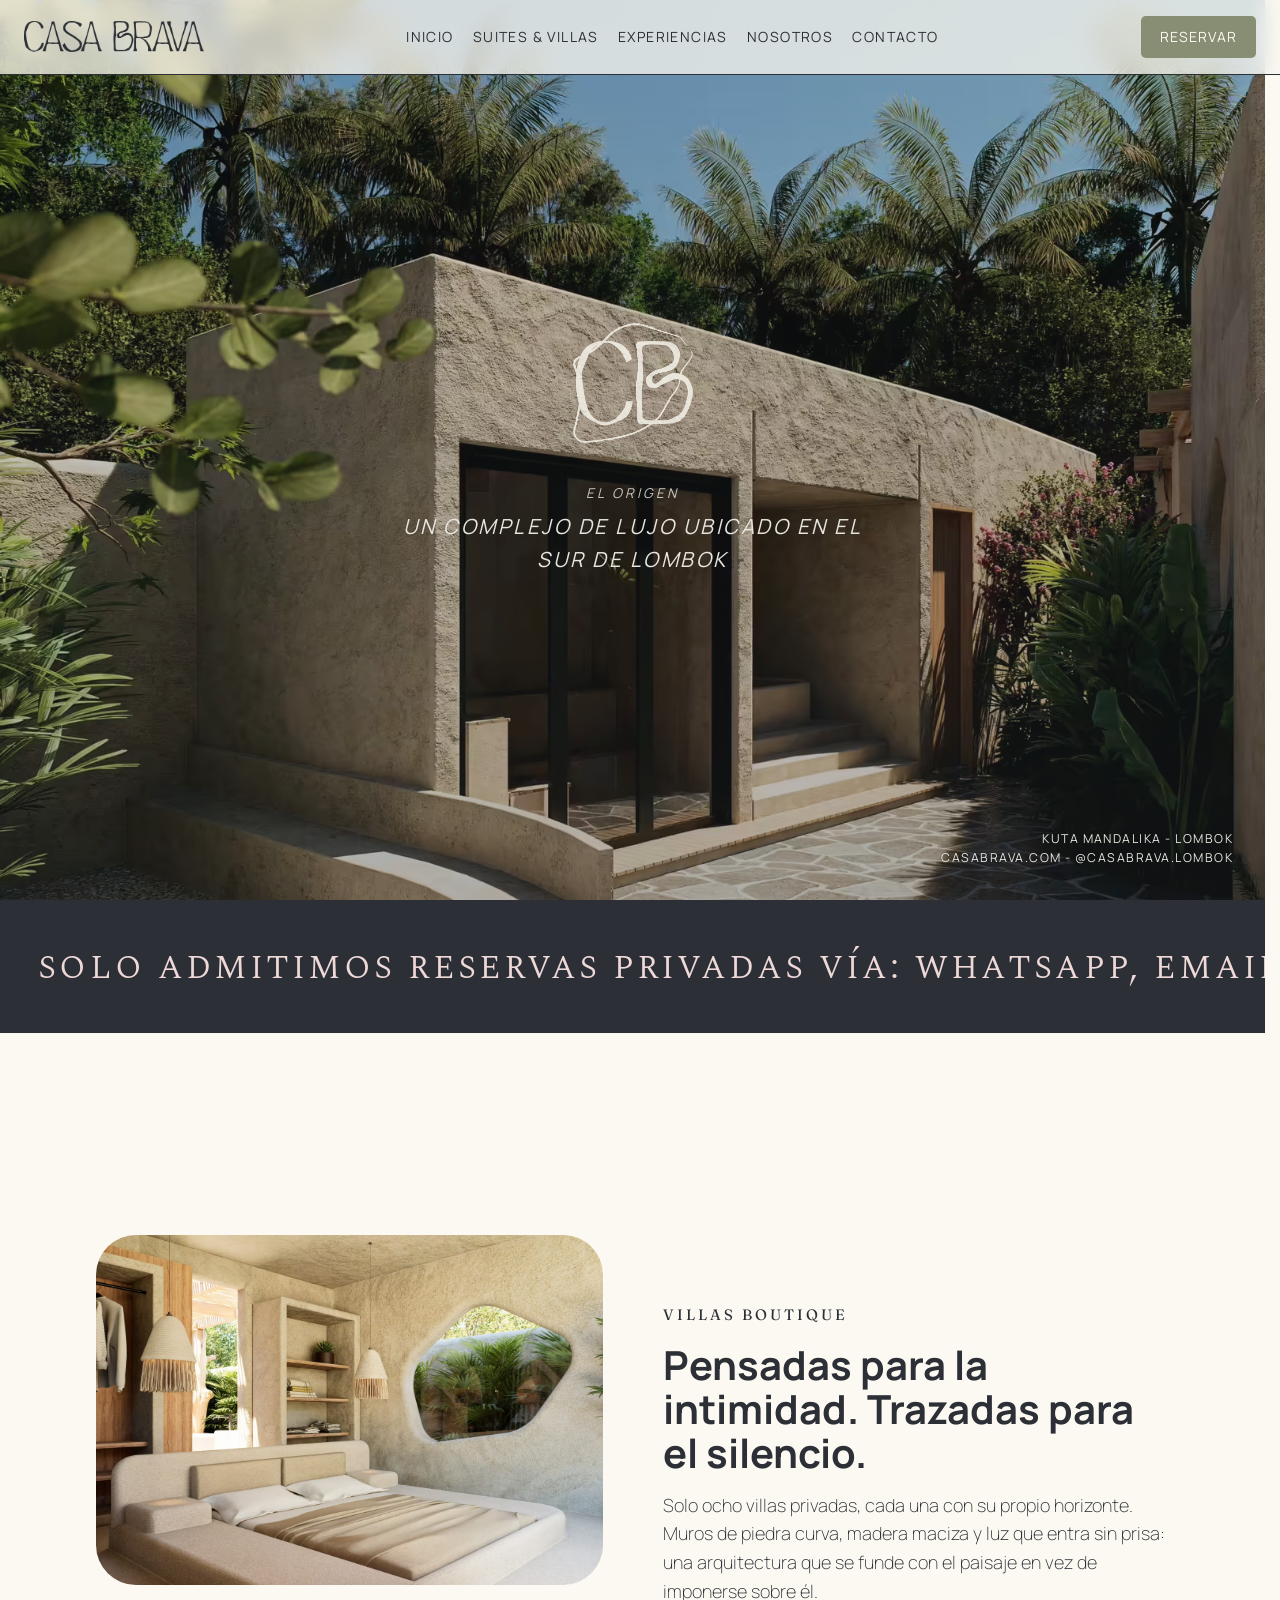
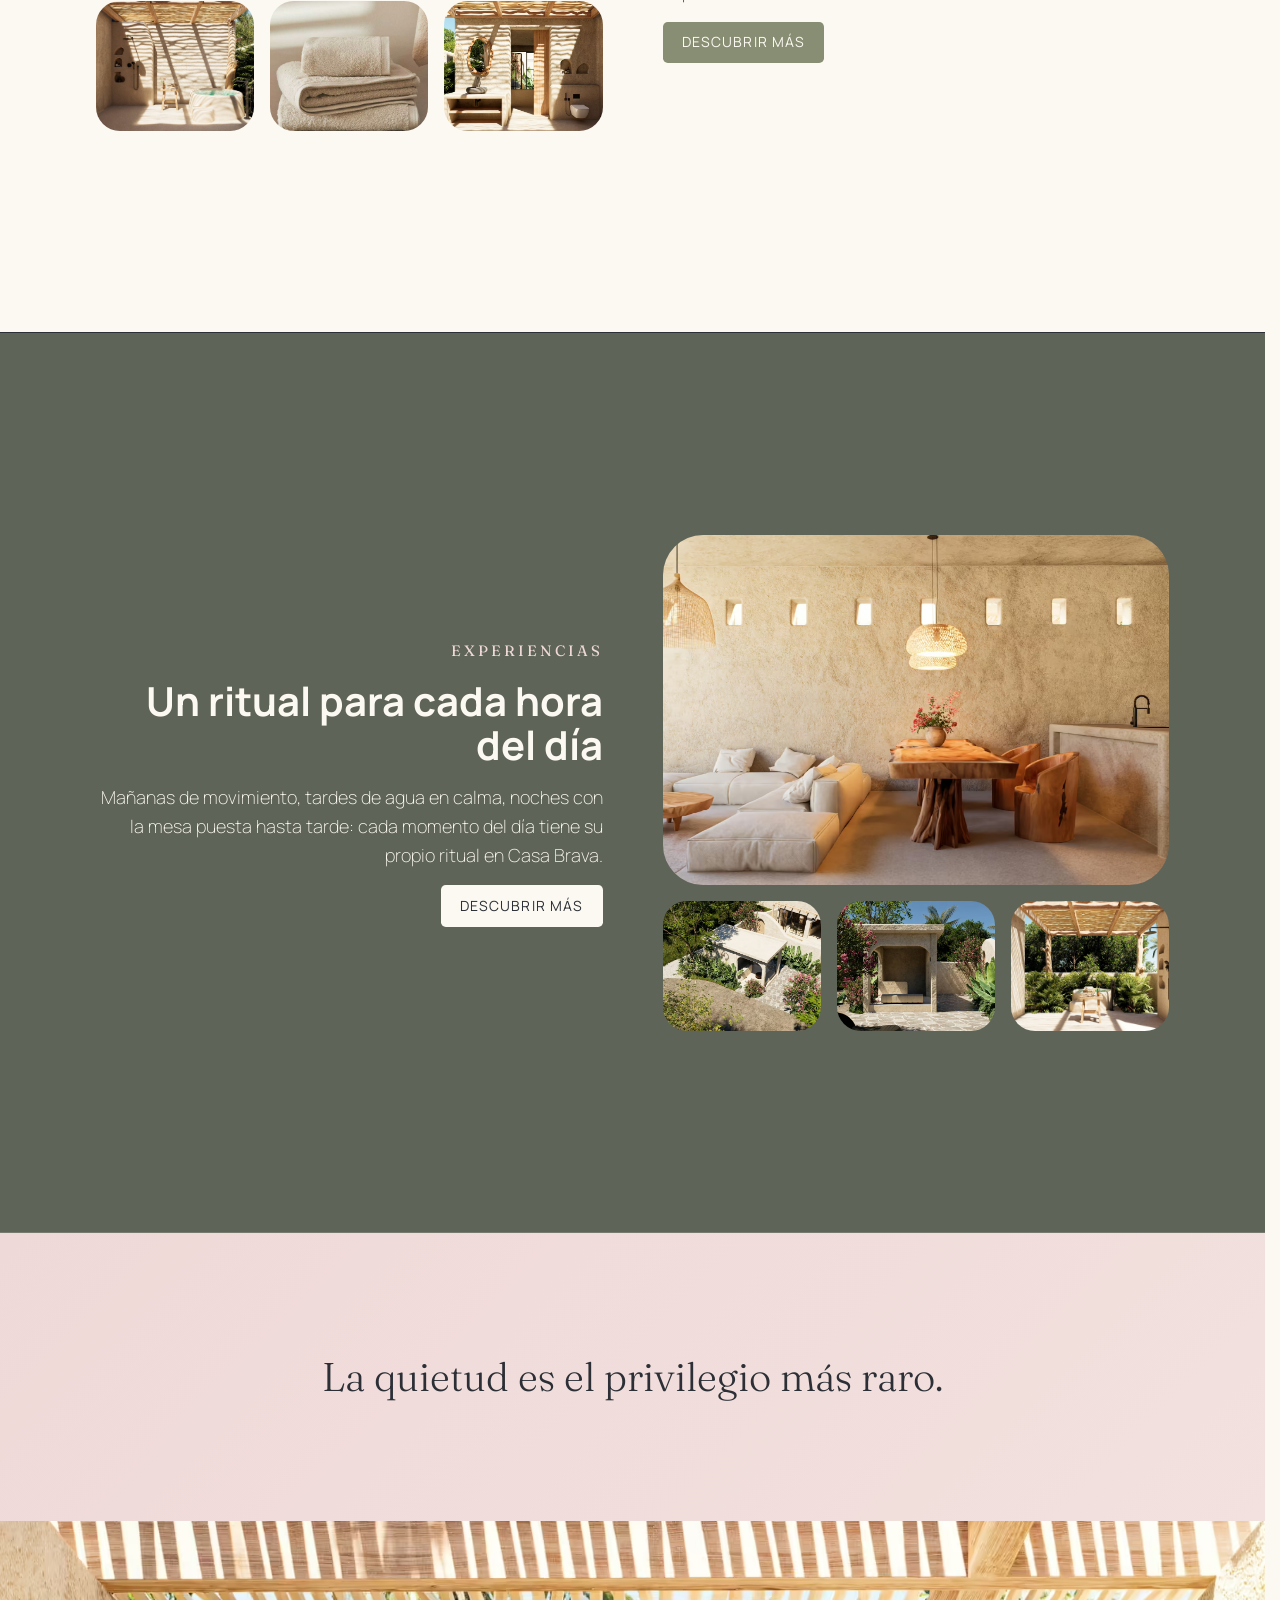
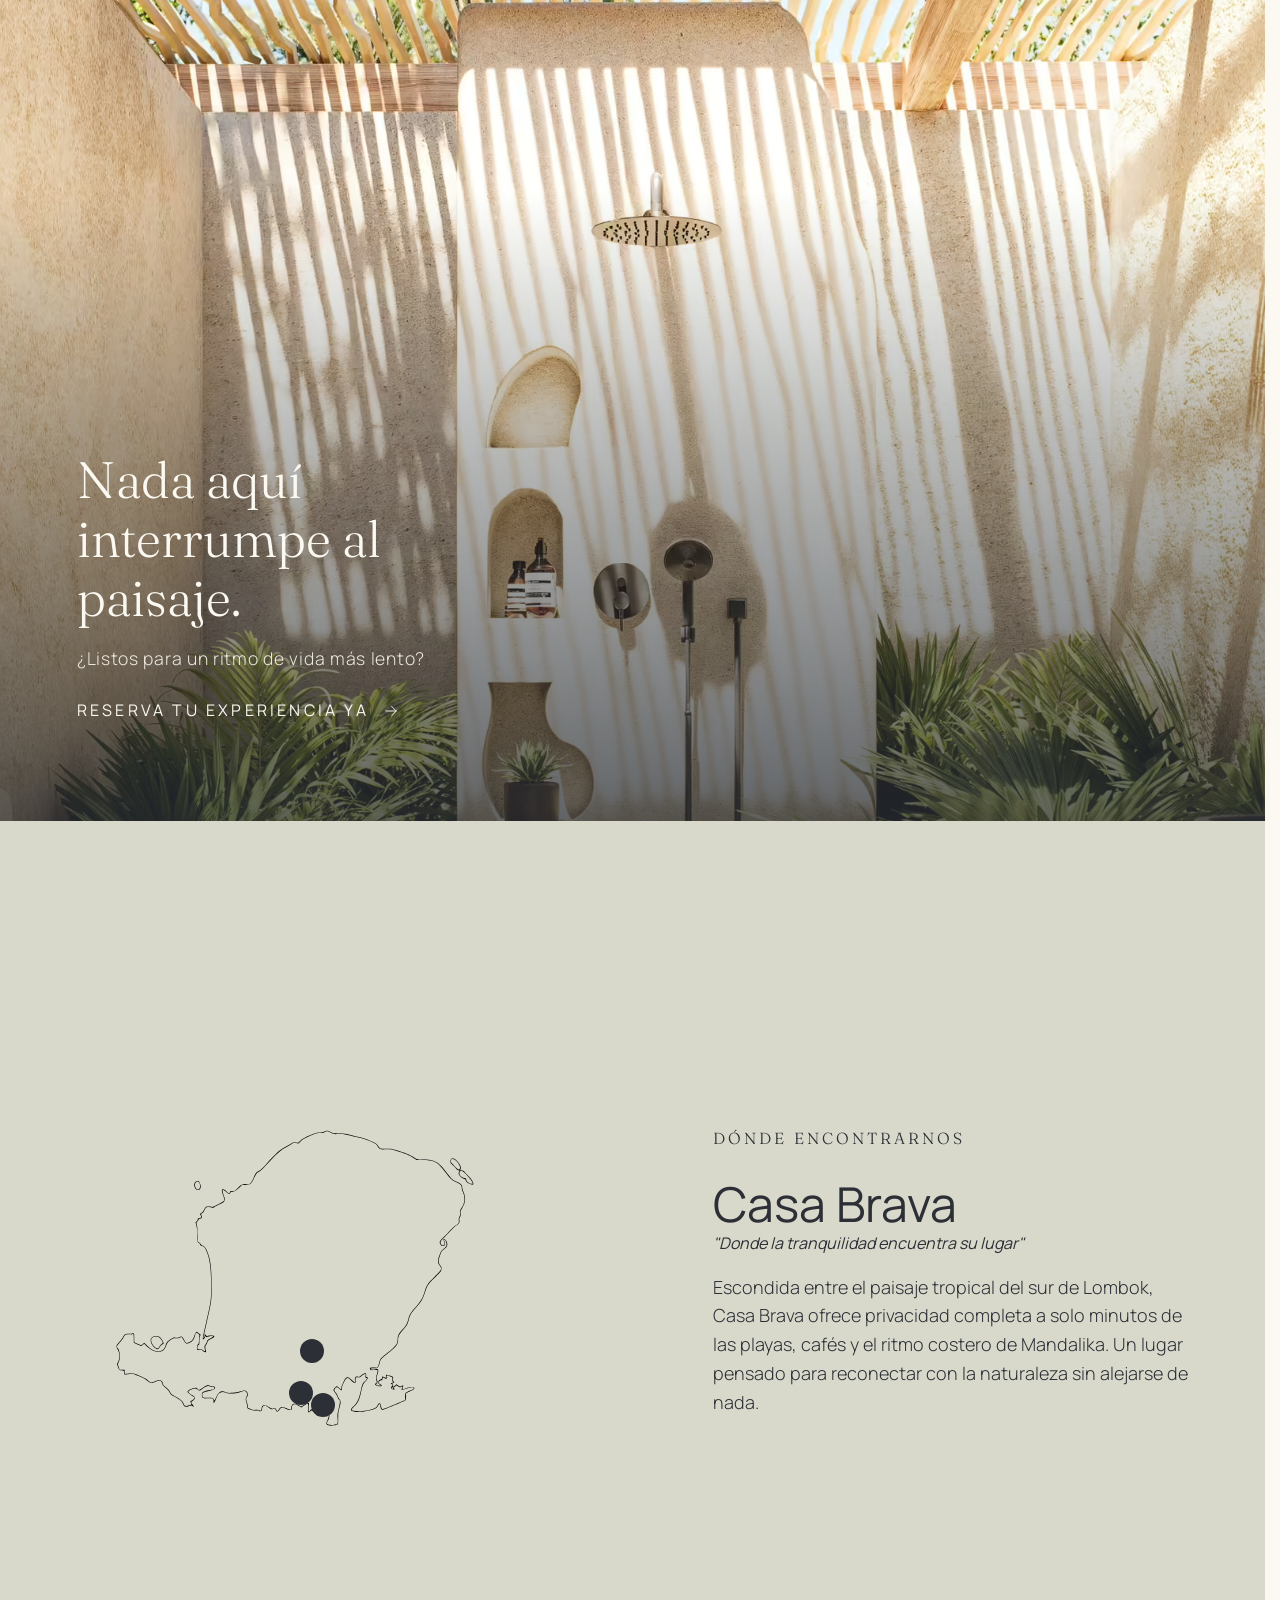
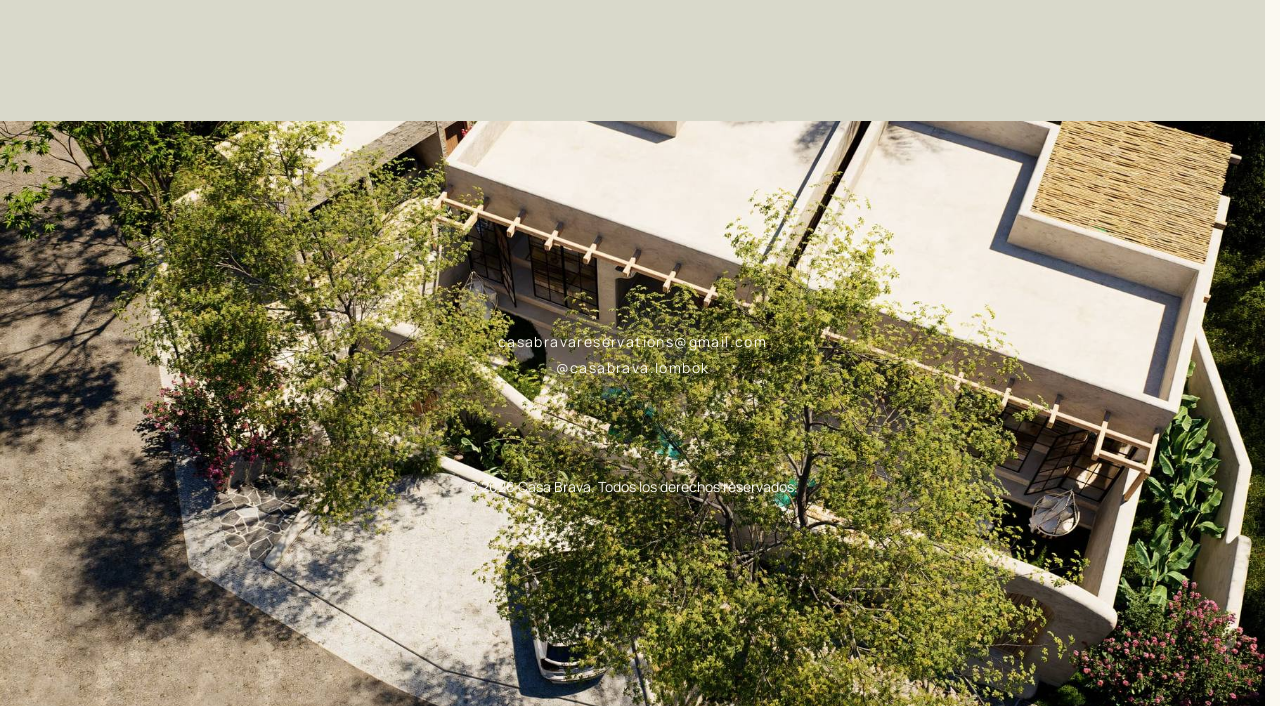
==== commit 5eaad5ae: "Correcciones del profesor: JS en IIFE, accesibilidad, z-index, imágenes optimizadas" ====
--- a/index.html
+++ b/index.html
@@ -35,6 +35,12 @@
     <meta property="og:description" content="Villas privadas, suites de lujo y experiencias inmersas en la naturaleza en Lombok.">
     <meta property="og:image" content="https://hellobymarta.github.io/casa-brava/assets/images/home/CasaBrava-Hero.jpeg">
     <meta property="og:url" content="https://hellobymarta.github.io/casa-brava/">
+    <meta name="title" content="Casa Brava | Boutique Hotel en Kuta Mandalika, Lombok">
+    <meta name="twitter:card" content="summary_large_image">
+    <meta name="twitter:url" content="https://hellobymarta.github.io/casa-brava/">
+    <meta name="twitter:title" content="Casa Brava | Boutique Hotel en Kuta Mandalika, Lombok">
+    <meta name="twitter:description" content="Villas privadas, suites de lujo y experiencias inmersas en la naturaleza en Lombok.">
+    <meta name="twitter:image" content="https://hellobymarta.github.io/casa-brava/assets/images/home/CasaBrava-Hero.jpeg">
 
     <!-- Preconnect único para las tres familias tipográficas -->
     <link rel="preconnect" href="https://fonts.googleapis.com">
@@ -71,6 +77,7 @@
     <div class="MenuOverlay" aria-hidden="true"></div>
 
     <header class="Header">
+        <h2 class="u-srOnly">Casa Brava, navegación principal</h2>
 
         <a href="index.html" class="Header-logoLink" aria-label="Ir al inicio" title="Casa Brava - Inicio">
             <img class="Header-logoImg" src="assets/icons/LOGO/LOGO-BLACK/LOGO-H1_BLACK.png" alt="Casa Brava Boutique Hotel logo" width="180" height="60">
@@ -125,7 +132,7 @@
              ya está disponible en el formulario de contacto (contact.html). La animación
              se pausa al :hover en el CSS siguiendo el espíritu de WCAG 2.2.2 (el contenido
              en movimiento continuo debe poder detenerse). -->
-        <section class="Marquee" aria-hidden="true">
+        <div class="Marquee" aria-hidden="true">
             <div class="Marquee-row">
                 <div class="Marquee-wrapper">
                     <span class="Marquee-span">solo admitimos reservas privadas vía: whatsapp, email o por teléfono</span>
@@ -140,7 +147,7 @@
                     <span class="Marquee-span">solo admitimos reservas privadas vía: whatsapp, email o por teléfono</span>
                 </div>
             </div>
-        </section>
+        </div>
 
         <!-- Feature Villas -->
         <section class="Feature Feature--villas">
@@ -154,28 +161,28 @@
                     </picture>
                 </button>
 
-                <div class="Feature-boxes">
-                    <button class="Feature-previewButton" data-image="assets/images/shared/carousel/CASABRAVA20.jpg" data-title="Piscina privada" aria-label="Ver imagen de la piscina privada">
+                <ul class="Feature-boxes">
+<li class="Feature-boxesItem"><button class="Feature-previewButton" data-image="assets/images/shared/carousel/CASABRAVA20.jpg" data-title="Piscina privada" aria-label="Ver imagen de la piscina privada">
                         <img src="assets/images/shared/carousel/CASABRAVA20.jpg" alt="Piscina privada" loading="lazy" width="300" height="130" class="Feature-thumb">
-                    </button>
-                    <button class="Feature-previewButton" data-image="assets/images/home/CasaBrava-BrandTowels.jpg" data-title="Ropa de cama y toallas" aria-label="Ver imagen de la ropa de cama y toallas">
+                    </button></li>
+<li class="Feature-boxesItem"><button class="Feature-previewButton" data-image="assets/images/home/CasaBrava-BrandTowels.jpg" data-title="Ropa de cama y toallas" aria-label="Ver imagen de la ropa de cama y toallas">
                         <img src="assets/images/home/CasaBrava-BrandTowels.jpg" alt="Ropa de cama y toallas" loading="lazy" width="300" height="130" class="Feature-thumb">
-                    </button>
-                    <button class="Feature-previewButton" data-image="assets/images/shared/carousel/CASABRAVA21.jpg" data-title="Baño y aseo" aria-label="Ver imagen del baño y aseo">
+                    </button></li>
+<li class="Feature-boxesItem"><button class="Feature-previewButton" data-image="assets/images/shared/carousel/CASABRAVA21.jpg" data-title="Baño y aseo" aria-label="Ver imagen del baño y aseo">
                         <picture>
                             <source srcset="assets/images/shared/CASABRAVA21.avif" type="image/avif">
                             <source srcset="assets/images/shared/CASABRAVA21.webp" type="image/webp">
                             <img src="assets/images/shared/carousel/CASABRAVA21.jpg" alt="Baño y aseo" loading="lazy" width="300" height="130" class="Feature-thumb">
                         </picture>
-                    </button>
-                </div>
+                    </button></li>
+</ul>
             </div>
 
             <div class="Feature-content">
                 <span class="Feature-subtitle">Villas boutique</span>
                 <h2 class="Feature-title">Pensadas para la intimidad. Trazadas para el silencio.</h2>
                 <p class="Feature-text">Solo ocho villas privadas, cada una con su propio horizonte. Muros de piedra curva, madera maciza y luz que entra sin prisa: una arquitectura que se funde con el paisaje en vez de imponerse sobre él.</p>
-                <a href="html/villas-suites.html" class="Feature-button">Descubrir más</a>
+                <a href="html/villas-suites.html" class="Feature-button" title="Descubrir más">Descubrir más</a>
             </div>
         </section>
 
@@ -190,32 +197,32 @@
                     </picture>
                 </button>
 
-                <div class="Feature-boxes">
-                    <button class="Feature-previewButton" data-image="assets/images/shared/carousel/CASABRAVA13.jpg" data-title="Terraza de Yoga" aria-label="Ver imagen de la terraza de yoga">
+                <ul class="Feature-boxes">
+<li class="Feature-boxesItem"><button class="Feature-previewButton" data-image="assets/images/shared/carousel/CASABRAVA13.jpg" data-title="Terraza de Yoga" aria-label="Ver imagen de la terraza de yoga">
                         <picture>
                             <source srcset="assets/images/shared/CASABRAVA13.avif" type="image/avif">
                             <source srcset="assets/images/shared/CASABRAVA13.webp" type="image/webp">
                             <img src="assets/images/shared/carousel/CASABRAVA13.jpg" alt="Terraza de yoga" loading="lazy" width="300" height="130" class="Feature-thumb">
                         </picture>
-                    </button>
-                    <button class="Feature-previewButton" data-image="assets/images/shared/carousel/CASABRAVA14.jpg" data-title="Agua fría" aria-label="Ver imagen de la bañera de agua fría">
+                    </button></li>
+<li class="Feature-boxesItem"><button class="Feature-previewButton" data-image="assets/images/shared/carousel/CASABRAVA14.jpg" data-title="Agua fría" aria-label="Ver imagen de la bañera de agua fría">
                         <picture>
                             <source srcset="assets/images/shared/CASABRAVA14.avif" type="image/avif">
                             <source srcset="assets/images/shared/CASABRAVA14.webp" type="image/webp">
                             <img src="assets/images/shared/carousel/CASABRAVA14.jpg" alt="Bañera de agua fría bajo la pérgola de bambú" loading="lazy" width="300" height="130" class="Feature-thumb">
                         </picture>
-                    </button>
-                    <button class="Feature-previewButton" data-image="assets/images/shared/carousel/CASABRAVA25.jpg" data-title="Jacuzzi" aria-label="Ver imagen del jacuzzi">
+                    </button></li>
+<li class="Feature-boxesItem"><button class="Feature-previewButton" data-image="assets/images/shared/carousel/CASABRAVA25.jpg" data-title="Jacuzzi" aria-label="Ver imagen del jacuzzi">
                         <img src="assets/images/shared/carousel/CASABRAVA25.jpg" alt="Jacuzzi de piedra bajo una pérgola natural en Casa Brava" loading="lazy" width="300" height="130" class="Feature-thumb">
-                    </button>
-                </div>
+                    </button></li>
+</ul>
             </div>
 
             <div class="Feature-content Content--reverse">
                 <span class="Feature-subtitle">Experiencias</span>
                 <h2 class="Feature-title">Un ritual para cada hora del día</h2>
                 <p class="Feature-text">Mañanas de movimiento, tardes de agua en calma, noches con la mesa puesta hasta tarde: cada momento del día tiene su propio ritual en Casa Brava.</p>
-                <a href="html/experiences.html" class="Feature-button">Descubrir más</a>
+                <a href="html/experiences.html" class="Feature-button" title="Descubrir más">Descubrir más</a>
             </div>
 
         </section>
@@ -224,6 +231,7 @@
              El texto es contenido real (no decorativo), por lo que la sección es
              perceptible por lectores de pantalla. -->
         <section class="Interlude">
+            <h2 class="u-srOnly">Una pausa</h2>
             <p class="Interlude-quote">La quietud es el privilegio más raro.</p>
         </section>
 
@@ -239,6 +247,7 @@
 
         <!-- CLOSING: cierre fotográfico a pantalla completa antes del CTA final -->
         <section class="Closing">
+            <h2 class="u-srOnly">Reserva tu experiencia</h2>
             <picture>
                 <source srcset="assets/images/shared/CASABRAVA24.avif" type="image/avif">
                 <source srcset="assets/images/shared/CASABRAVA24.webp" type="image/webp">
@@ -247,7 +256,7 @@
             <div class="Closing-content">
                 <p class="Container-p">Nada aquí interrumpe al paisaje.</p>
                 <p class="Cta-p">¿Listos para un ritmo de vida más lento?</p>
-                <a href="html/contact.html" class="Cta-button">
+                <a href="html/contact.html" class="Cta-button" title="Reserva tu experiencia ya">
                     <span>Reserva tu experiencia ya</span>
                     <svg class="Cta-buttonIcon" width="18" height="18" aria-hidden="true"><use href="#icon-arrow"></use></svg>
                 </a>
@@ -260,24 +269,20 @@
                 <div class="Location-mapWrapper">
                       <img class="Location-mapSvg" src="assets/images/home/mapa-isla.svg" alt="Mapa de Mandalika con ubicaciones" loading="lazy" width="1163" height="789">
 
-                        <div class="Location-hotspots">
-
-                            <button class="Location-hotspot isActive" data-location="casa-brava" aria-label="Casa Brava">
+                        <ul class="Location-hotspots">
+<li class="Location-hotspotsItem"><button class="Location-hotspot isActive" data-location="casa-brava" aria-label="Casa Brava">
                                 <span class="Location-hotspotPulse"></span>
                                 <span class="Location-hotspotCenter"></span>
-                            </button>
-
-                            <button class="Location-hotspot" data-location="playas" aria-label="Playas">
+                            </button></li>
+<li class="Location-hotspotsItem"><button class="Location-hotspot" data-location="playas" aria-label="Playas">
                                 <span class="Location-hotspotPulse"></span>
                                 <span class="Location-hotspotCenter"></span>
-                            </button>
-
-                            <button class="Location-hotspot" data-location="kuta" aria-label="Centro de Kuta">
+                            </button></li>
+<li class="Location-hotspotsItem"><button class="Location-hotspot" data-location="kuta" aria-label="Centro de Kuta">
                                 <span class="Location-hotspotPulse"></span>
                                 <span class="Location-hotspotCenter"></span>
-                            </button>
-
-                        </div>
+                            </button></li>
+</ul>
 
                         <!-- Tarjeta flotante con la información del punto activo en el mapa -->
                         <aside class="Location-preview">
@@ -322,8 +327,8 @@
         <div class="Footer-wrapper">
             <div class="Footer-primary">
                 <ul class="Footer-ul">
-                    <li><a href="mailto:casabravareservations@gmail.com" class="Footer-link">casabravareservations@gmail.com</a></li>
-                    <li><a href="https://www.instagram.com/casabrava.lombok/" class="Footer-link" target="_blank" rel="noopener noreferrer">@casabrava.lombok</a></li>
+                    <li><a href="mailto:casabravareservations@gmail.com" class="Footer-link" title="Escribir un email a Casa Brava">casabravareservations@gmail.com</a></li>
+                    <li><a href="https://www.instagram.com/casabrava.lombok/" class="Footer-link" target="_blank" rel="noopener noreferrer" title="@casabrava.lombok">@casabrava.lombok</a></li>
                 </ul>
             </div>
             <div class="Footer-secondary">
--- a/css/base.css
+++ b/css/base.css
@@ -43,7 +43,7 @@
   /* Escala de duraciones: token por cada valor usado en transition/animation
      de todo el proyecto. Al tokenizar TODAS las duraciones (nunca un valor
      suelto en la regla), prefers-reduced-motion puede anularlas todas a la
-     vez reasignando estas variables en :root, sin necesidad de !important
+     vez reasignando estas variables en :root, sin necesidad de forzar la cascada
      ni de aumentar la especificidad de ningún selector (ver más abajo). */
   --duration-200: 0.2s;
   --duration-300: 0.3s;
@@ -66,9 +66,9 @@
      contexto y nunca puede "escapar" para ganarle a un elemento fuera de
      él solo subiendo su propio z-index). --z-modal queda por encima de
      todo: el lightbox de Preview (Home) debe cubrir incluso el Header. */
-  --z-menuOverlay: 10;
-  --z-header: 20;
-  --z-modal: 30;
+  --z-menuOverlay: 5;
+  --z-header: 8;
+  --z-modal: 10;
 }
 
 /* ==========================================================
@@ -200,7 +200,7 @@
 }
 
 .Header-a {
-  font-size: 0.85rem;
+  font-size: 0.875rem;
   letter-spacing: 0.1em;
   text-transform: uppercase;
   position: relative;
@@ -234,7 +234,7 @@
   justify-content: center;
   /* Padding alrededor del icono para alcanzar el área táctil mínima de 44x44px (WCAG 2.2, 2.5.8) */
   padding: 0.625rem;
-  z-index: 11;
+  z-index: 3;
 }
 
 .Header-icon {
@@ -250,7 +250,7 @@
   color: var(--color-bg);
 
   padding: 0.6rem 1.2rem;
-  font-size: 0.85em;
+  font-size: 0.875em;
   text-transform: uppercase;
   letter-spacing: 0.08em;
   border-radius: 0.3rem;
@@ -324,9 +324,9 @@
     flex-direction: column;
     justify-content: center;
     padding: 2rem;
-    /* Local: solo necesita superar a .Header-hamburger (11) dentro del
+    /* Local: solo necesita superar a .Header-hamburger (3) dentro del
        contexto de apilamiento de .Header, no al overlay global. */
-    z-index: 12;
+    z-index: 4;
   }
 
   .Header-nav.is-open {
@@ -339,7 +339,7 @@
 
   .Button-book {
     padding: 0.5rem 0.8rem;
-    font-size: 0.75rem;
+    font-size: 0.875rem;
   }
 }
 
@@ -360,7 +360,7 @@
 
   .Button-book {
     padding: 0.45rem 0.7rem;
-    font-size: 0.7rem;
+    font-size: 0.875rem;
   }
 }
 
@@ -416,17 +416,17 @@
 }
 
 .Footer-link {
-  font-size: .8rem;
+  font-size: 0.875rem;
   letter-spacing: .1em;
 }
 
 .Footer-copy {
-  font-size: .8rem;
+  font-size: 0.875rem;
 }
 
 /* ==========================================================
    PREFERENCIAS DE ACCESIBILIDAD DEL SISTEMA
-   Sin !important: cada transition/animation del proyecto usa un
+   Sin forzar la cascada: cada transition/animation del proyecto usa un
    token var(--duration-*) (nunca un valor suelto), así que basta
    con reasignar esos tokens en :root para anular el movimiento en
    cascada. scroll-behavior se resuelve igual: misma especificidad
--- a/css/home.css
+++ b/css/home.css
@@ -126,12 +126,12 @@
   bottom: 2rem;
   max-width: calc(50% - 2rem);
   text-align: right;
-  font-size: .8rem;
+  font-size: 0.875rem;
   z-index: 2;
 }
 
 .Anexo {
-  font-size: 0.8em;
+  font-size: 0.875em;
 }
 
 /* ==========================================================
@@ -217,7 +217,7 @@
   content: "•";
   display: inline-block;
   margin-left: clamp(1.5rem, 3vw, 3rem);
-  font-size: 0.5em;
+  font-size: 0.875em;
   color: var(--color-lg);
   opacity: 0.55;
 }
@@ -370,7 +370,7 @@
   background-color: var(--color-brand);
   color: var(--color-bg);
   text-transform: uppercase;
-  font-size: .85em;
+  font-size: 0.875em;
   letter-spacing: 0.08em;
   padding: 0.6rem 1.2rem;
   border-radius: 0.3rem;
@@ -457,7 +457,7 @@
    PREVIEW (lightbox modal de las miniaturas Feature)
    Diálogo activado por clic (no por hover): funciona igual en
    ratón, teclado y pantallas táctiles. Ver js/home.js.
-   z-index: var(--z-modal) (30, la capa más alta): este lightbox debe
+   z-index: var(--z-modal) (10, la capa más alta): este lightbox debe
    cubrir toda la página, Header incluido, no solo el contenido — ningún
    otro token de la escala de capas (ver base.css) es suficiente aquí.
 ========================================================== */
@@ -819,7 +819,7 @@
 }
 
 .Location-previewLabel {
-  font-size: .85rem;
+  font-size: 0.875rem;
   letter-spacing: .12em;
   text-transform: uppercase;
   color: var(--color-accent);
@@ -914,7 +914,7 @@
   }
 
   .Location-previewLabel {
-    font-size: 0.7rem;
+    font-size: 0.875rem;
   }
 }
 
@@ -951,7 +951,7 @@
   }
 
   .Feature-subtitle {
-    font-size: 13px;
+    font-size: 14px;
   }
 
   .Feature-text {
@@ -998,6 +998,21 @@
   }
 
   .Cta-button {
-    font-size: 0.85rem;
-  }
-}
+    font-size: 0.875rem;
+  }
+}
+
+/* Las listas ul/li (semántica) no alteran el layout previo: los li se
+   "disuelven" con display: contents y los botones siguen siendo hijos
+   efectivos del contenedor grid/flex/posicionado. */
+.Feature-boxes,
+.Location-hotspots {
+  margin: 0;
+  padding: 0;
+  list-style: none;
+}
+
+.Feature-boxesItem,
+.Location-hotspotsItem {
+  display: contents;
+}
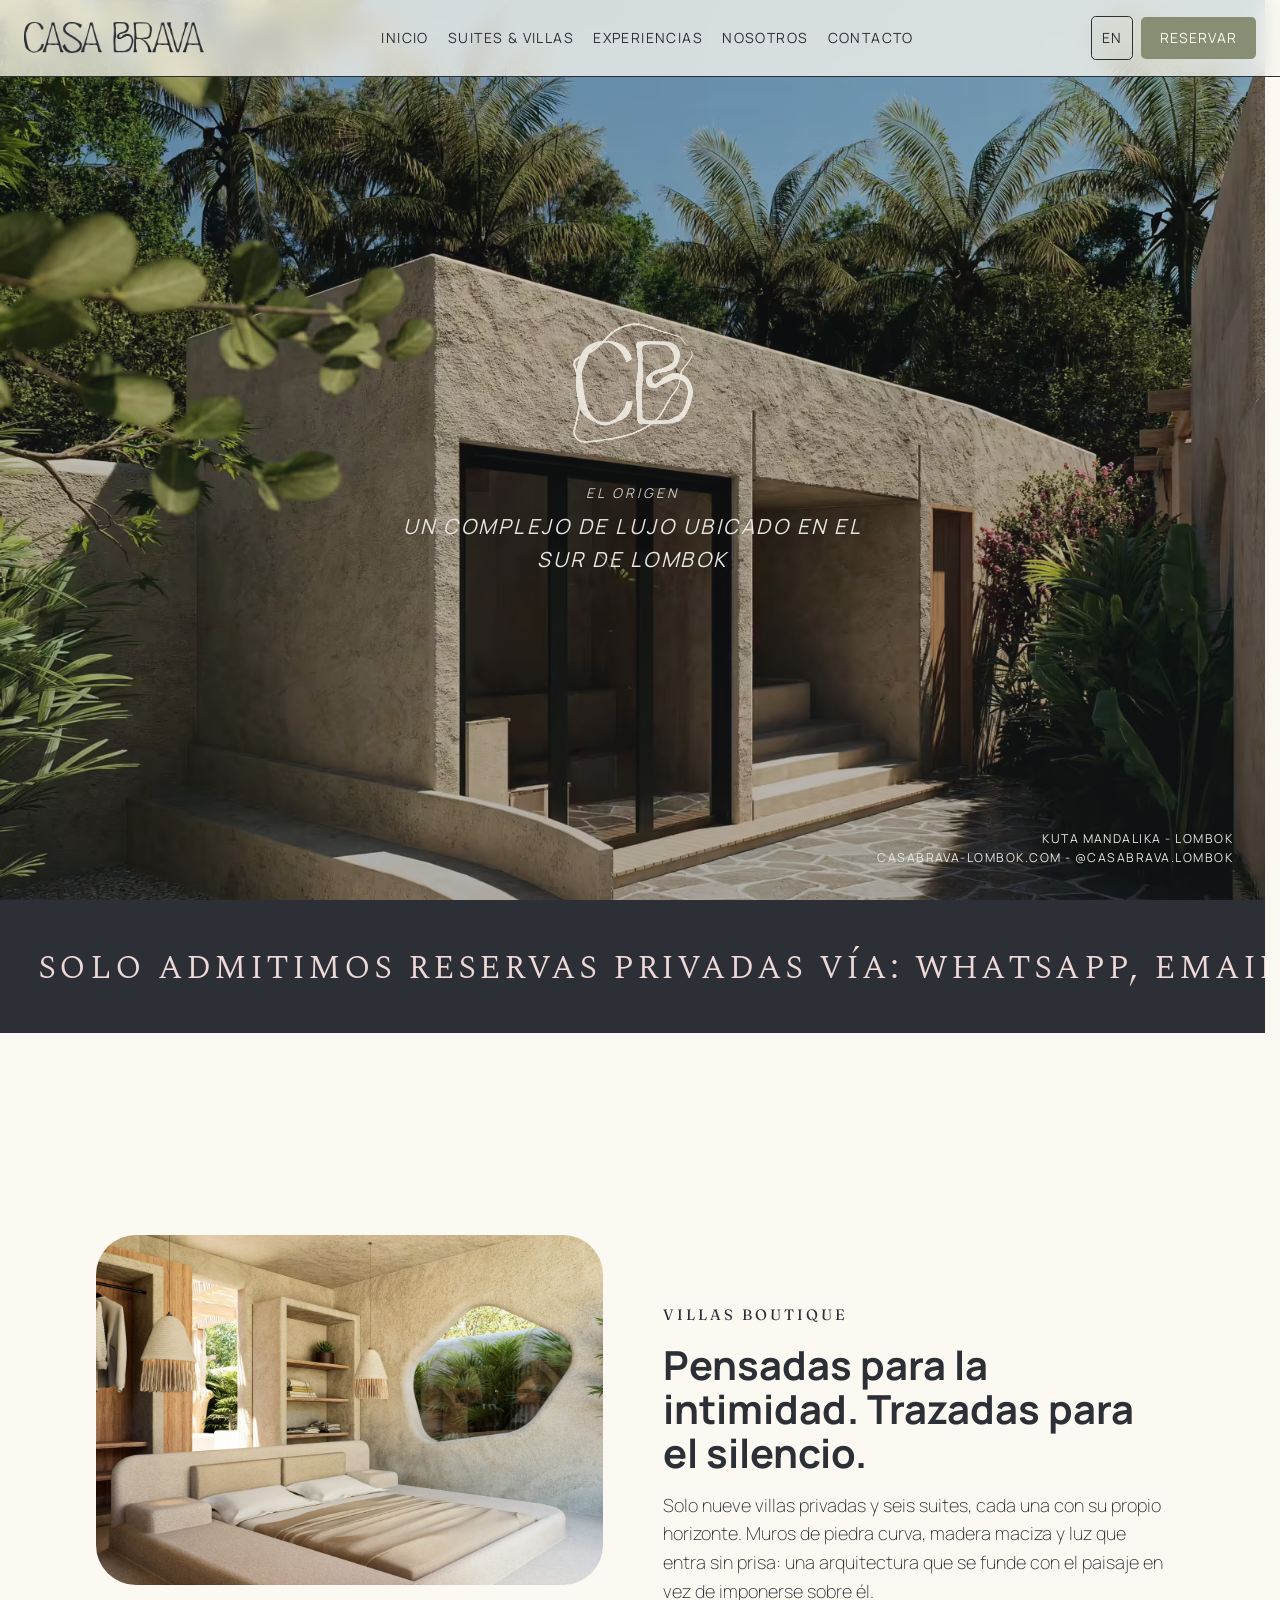
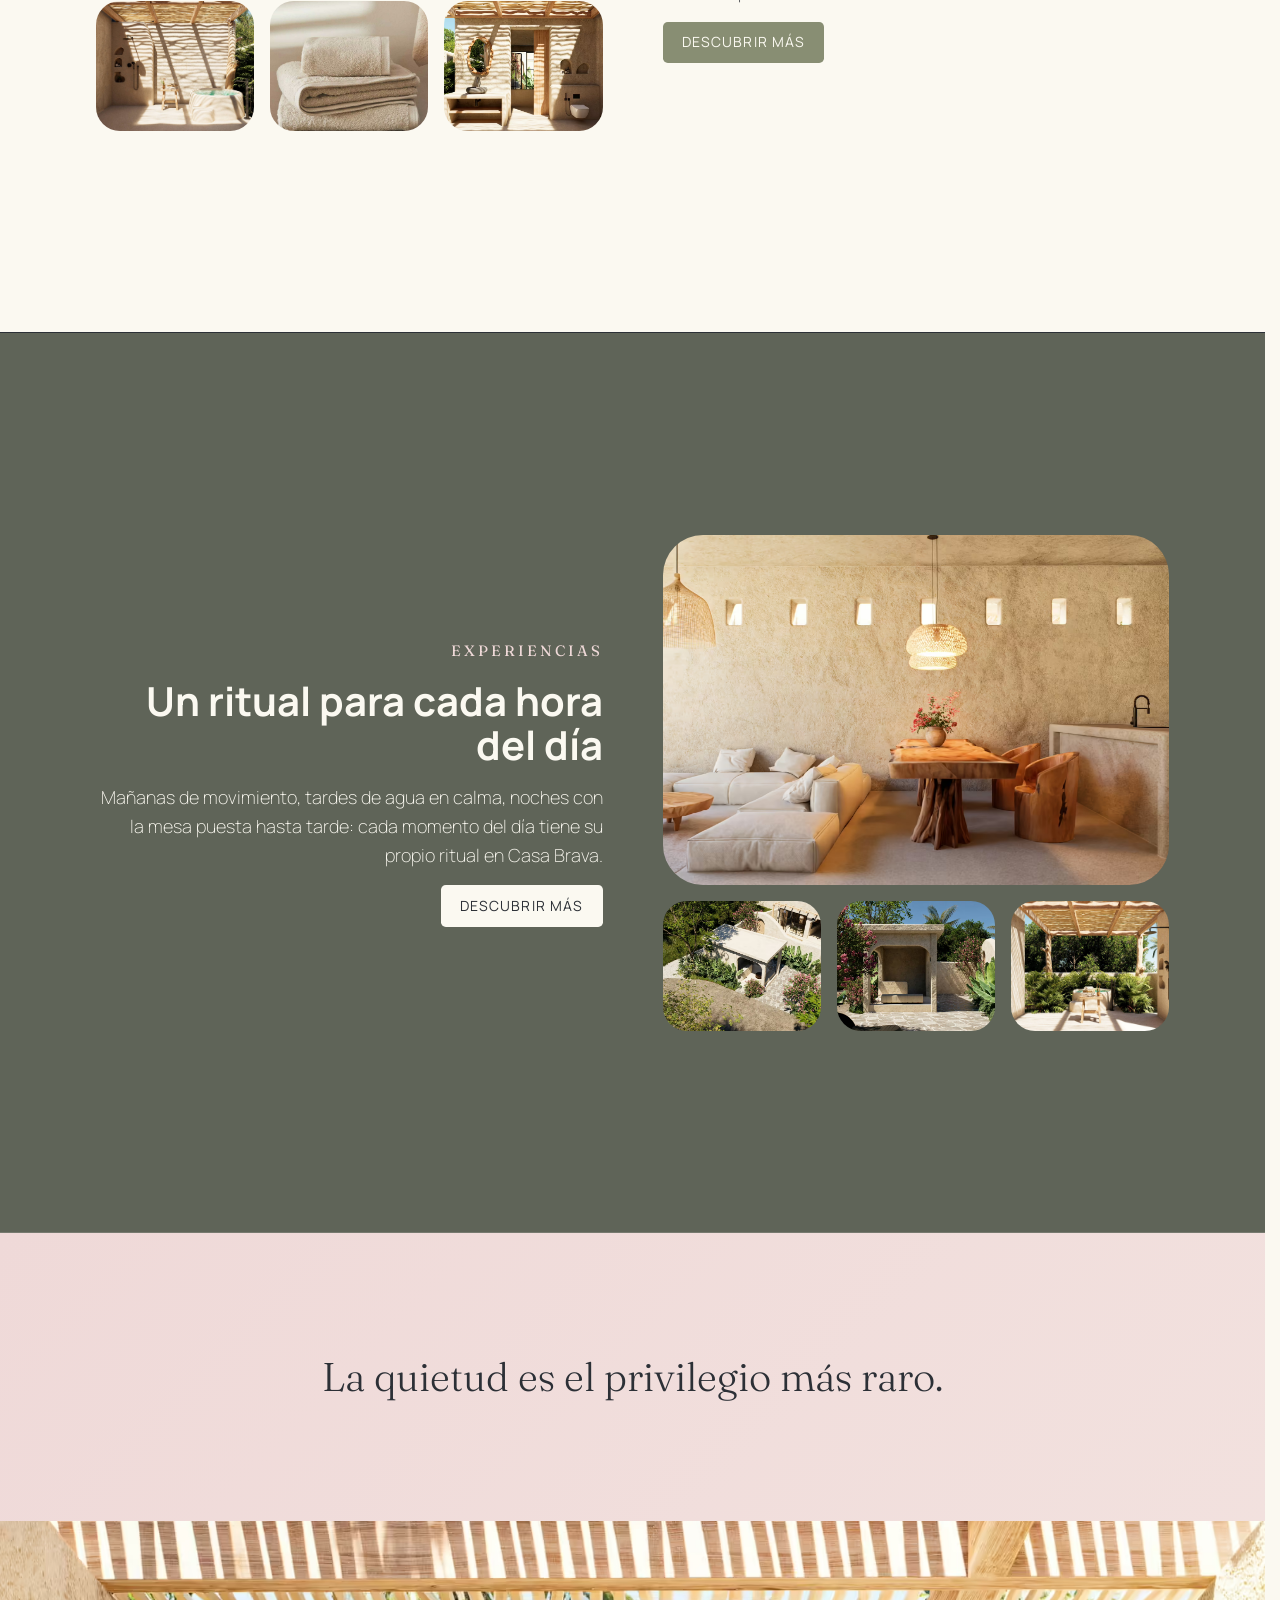
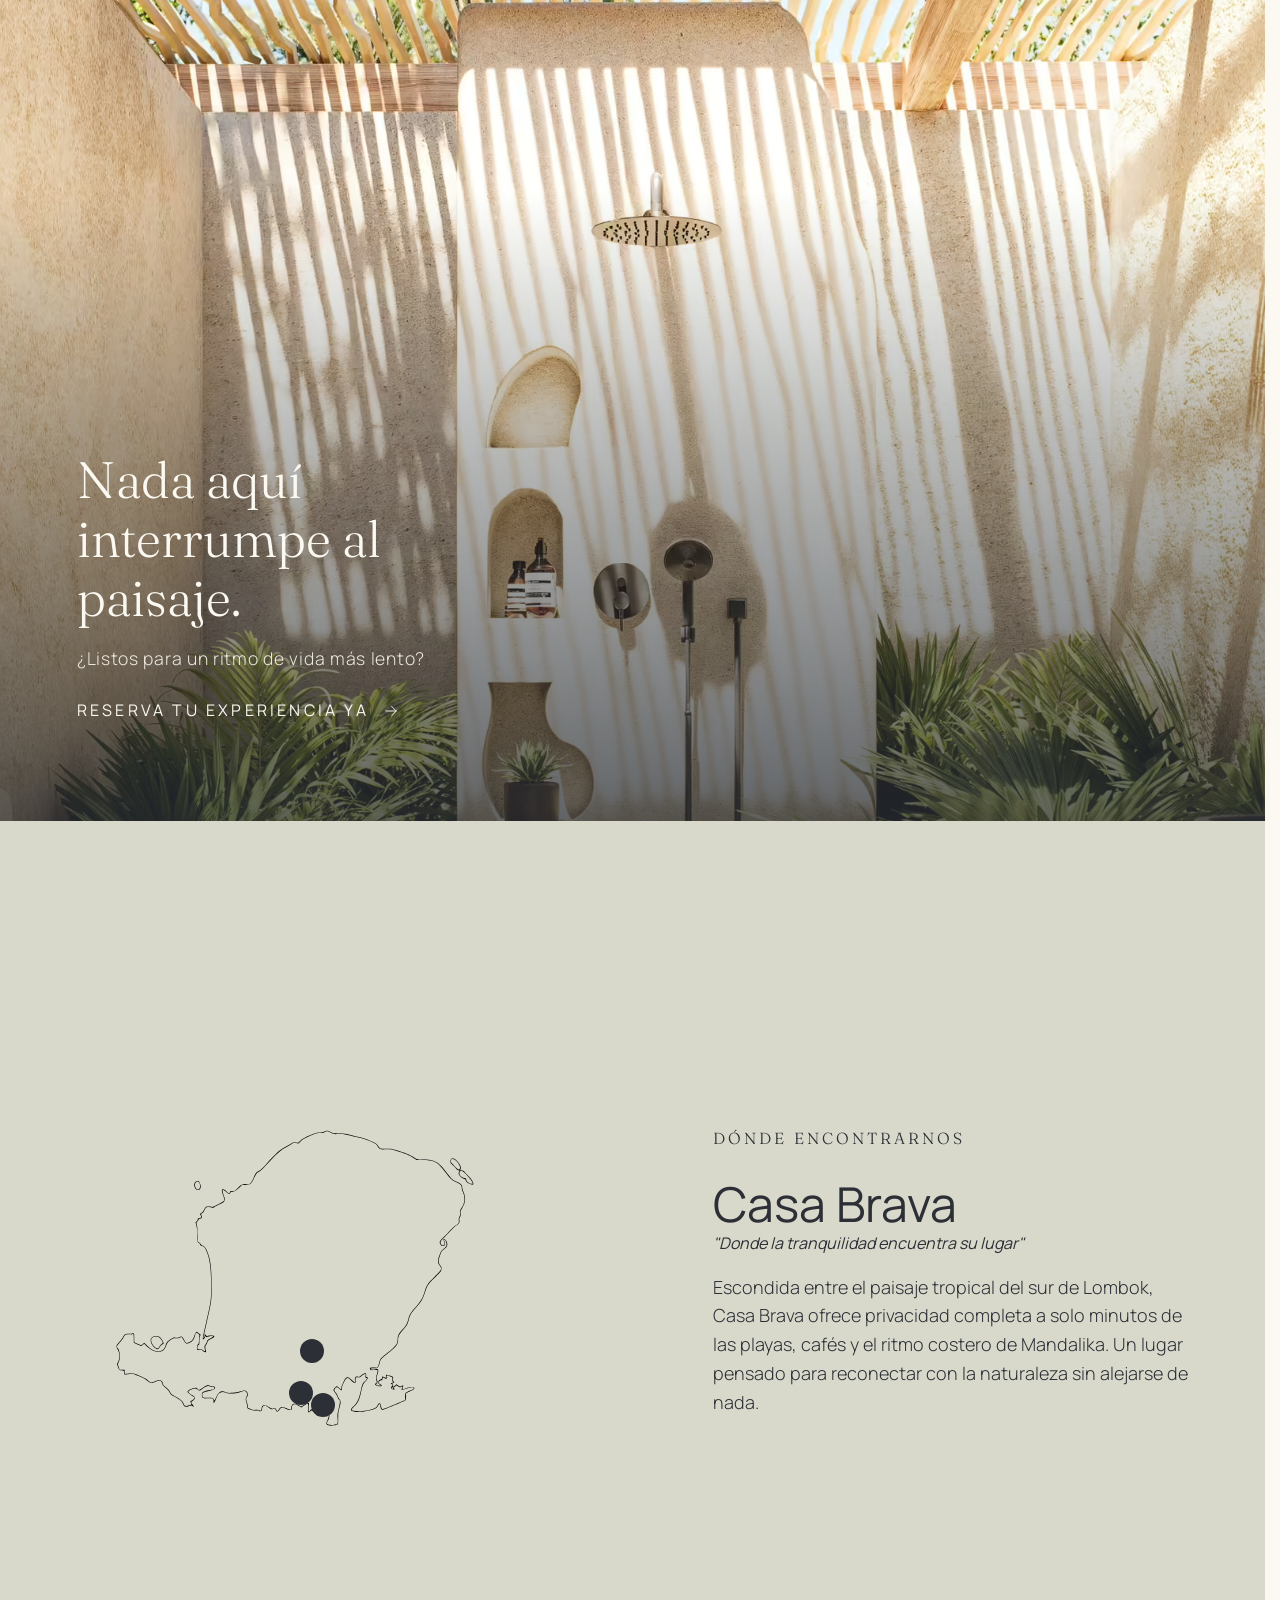
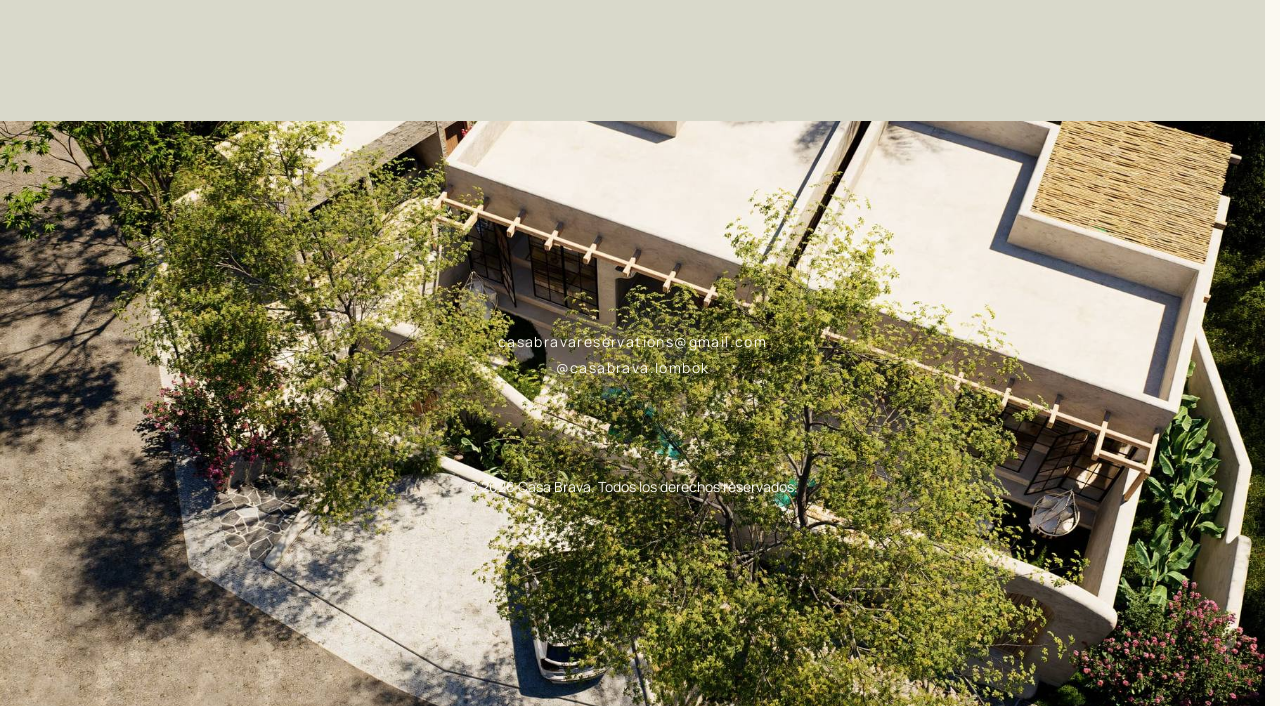
==== commit 597dc139: "Correcciones del profesor, versión en inglés y nuevas secciones" ====
--- a/index.html
+++ b/index.html
@@ -30,6 +30,9 @@
     <link rel="icon" type="image/svg+xml" href="assets/icons/ISOTYPE/ISOTYPE.svg">
 
     <link rel="canonical" href="https://hellobymarta.github.io/casa-brava/">
+    <link rel="alternate" hreflang="es" href="https://hellobymarta.github.io/casa-brava/">
+    <link rel="alternate" hreflang="en" href="https://hellobymarta.github.io/casa-brava/en/">
+    <link rel="alternate" hreflang="x-default" href="https://hellobymarta.github.io/casa-brava/">
     <meta property="og:type" content="website">
     <meta property="og:title" content="Casa Brava | Boutique Hotel en Kuta Mandalika, Lombok">
     <meta property="og:description" content="Villas privadas, suites de lujo y experiencias inmersas en la naturaleza en Lombok.">
@@ -100,6 +103,7 @@
         </button>
 
         <div class="Header-booking">
+            <a href="en/index.html" class="LangSwitch" lang="en" hreflang="en" title="View this page in English" aria-label="View this page in English">EN</a>
             <a href="html/villas-suites.html" class="Button-book" title="Reservar">Reservar</a>
         </div>
     </header>
@@ -123,7 +127,7 @@
             </div>
             <div class="Hero-content">
                 <p class="Hero-p Anexo">Kuta Mandalika - Lombok</p>
-                <p class="Hero-p Anexo">Casabrava.com - @casabrava.lombok</p>
+                <p class="Hero-p Anexo">casabrava-lombok.com - @casabrava.lombok</p>
             </div>
 
         </section>
@@ -181,7 +185,7 @@
             <div class="Feature-content">
                 <span class="Feature-subtitle">Villas boutique</span>
                 <h2 class="Feature-title">Pensadas para la intimidad. Trazadas para el silencio.</h2>
-                <p class="Feature-text">Solo ocho villas privadas, cada una con su propio horizonte. Muros de piedra curva, madera maciza y luz que entra sin prisa: una arquitectura que se funde con el paisaje en vez de imponerse sobre él.</p>
+                <p class="Feature-text">Solo nueve villas privadas y seis suites, cada una con su propio horizonte. Muros de piedra curva, madera maciza y luz que entra sin prisa: una arquitectura que se funde con el paisaje en vez de imponerse sobre él.</p>
                 <a href="html/villas-suites.html" class="Feature-button" title="Descubrir más">Descubrir más</a>
             </div>
         </section>
--- a/css/base.css
+++ b/css/base.css
@@ -243,6 +243,35 @@
   color: var(--color-accent);
 }
 
+/* Selector de idioma: un único enlace discreto junto al botón de reserva,
+   que muestra el idioma al que se puede cambiar (EN en la versión
+   española, ES en la inglesa). */
+.Header-booking {
+  display: flex;
+  align-items: center;
+  gap: 0.5rem;
+}
+
+.LangSwitch {
+  display: inline-flex;
+  align-items: center;
+  justify-content: center;
+  min-width: 2.5rem;
+  padding: 0.6rem 0.6rem;
+  font-size: 0.875rem;
+  letter-spacing: 0.08em;
+  text-transform: uppercase;
+  border: 1px solid var(--color-accent);
+  border-radius: 0.3rem;
+  transition: background-color var(--duration-300) ease, color var(--duration-300) ease;
+}
+
+.LangSwitch:hover,
+.LangSwitch:focus-visible {
+  background-color: var(--color-accent);
+  color: var(--color-bg);
+}
+
 /* Botón de reserva (mismo componente, un único nombre de clase en todo el sitio) */
 .Button-book {
   display: inline-block;
@@ -341,6 +370,11 @@
     padding: 0.5rem 0.8rem;
     font-size: 0.875rem;
   }
+
+  .LangSwitch {
+    min-width: 2.25rem;
+    padding: 0.5rem 0.4rem;
+  }
 }
 
 @media (max-width: 400px) {
@@ -361,6 +395,11 @@
   .Button-book {
     padding: 0.45rem 0.7rem;
     font-size: 0.875rem;
+  }
+
+  .LangSwitch {
+    min-width: 2rem;
+    padding: 0.45rem 0.3rem;
   }
 }
 
